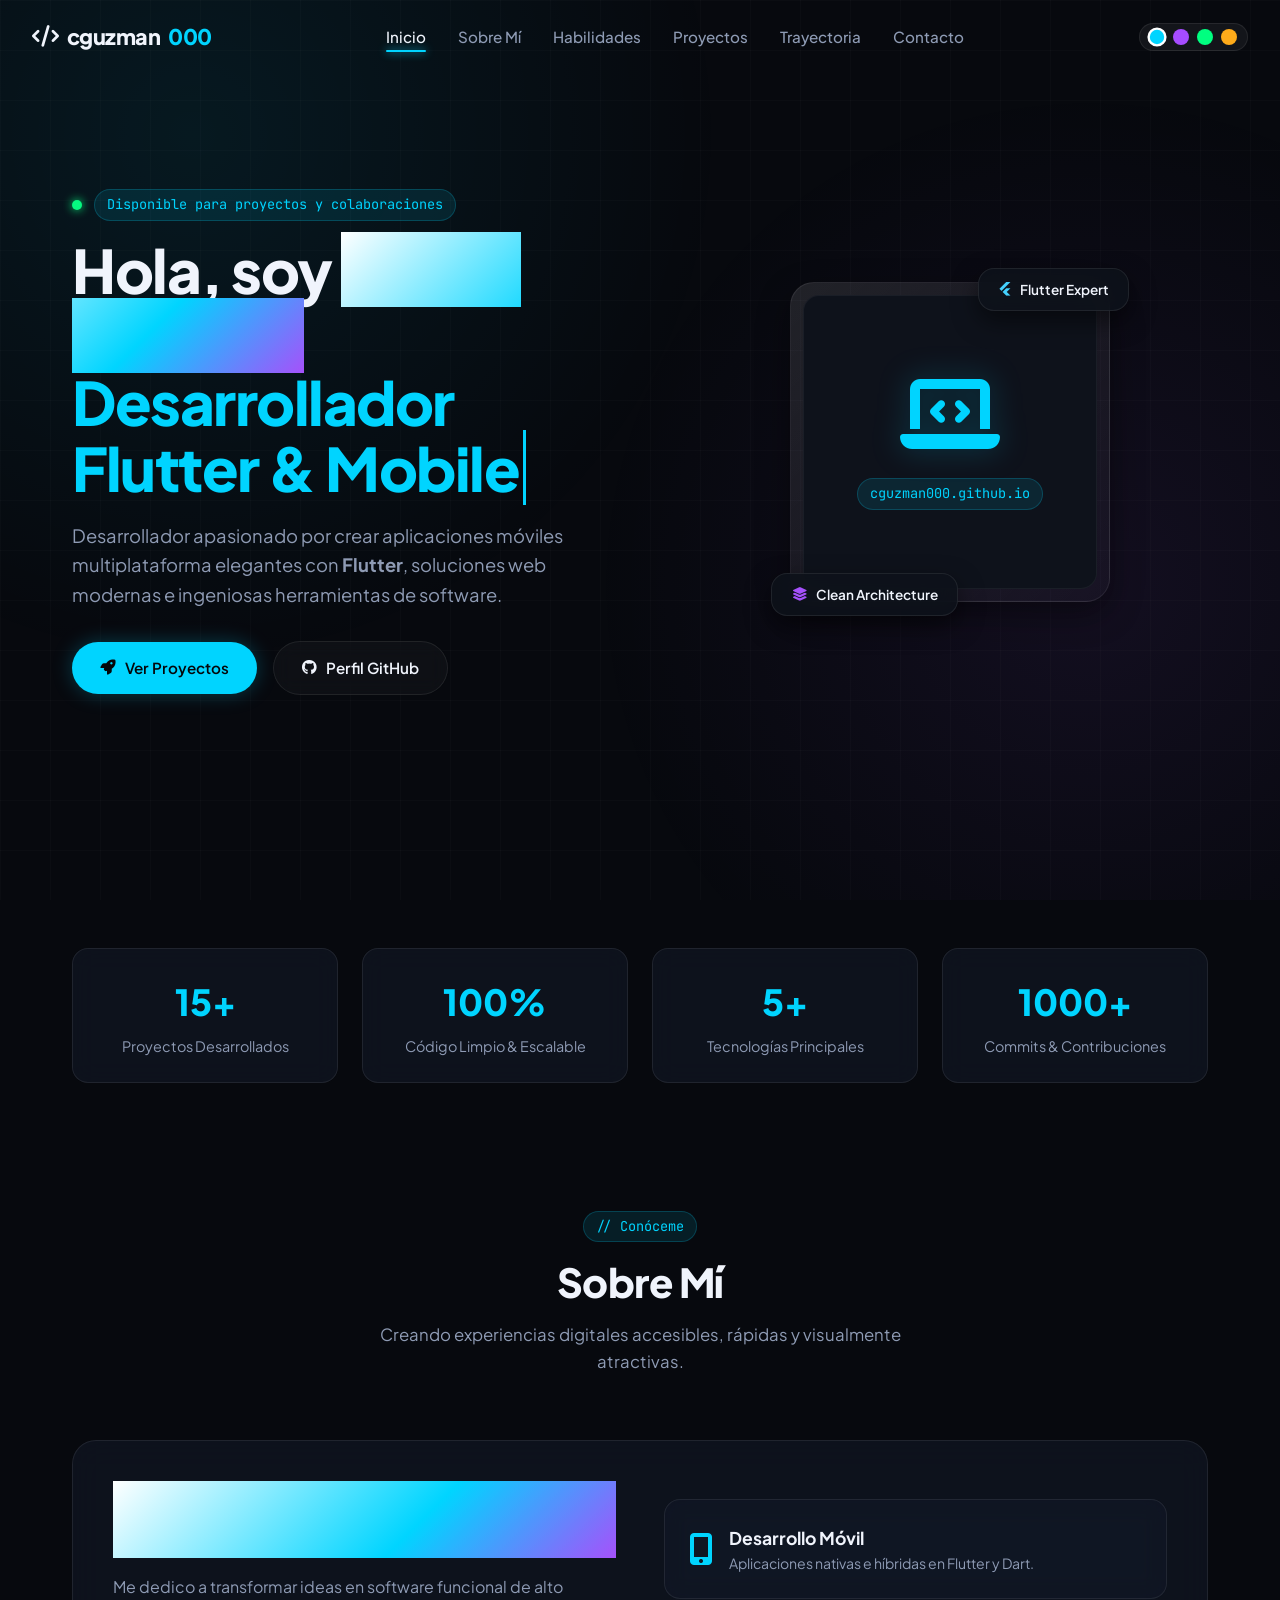
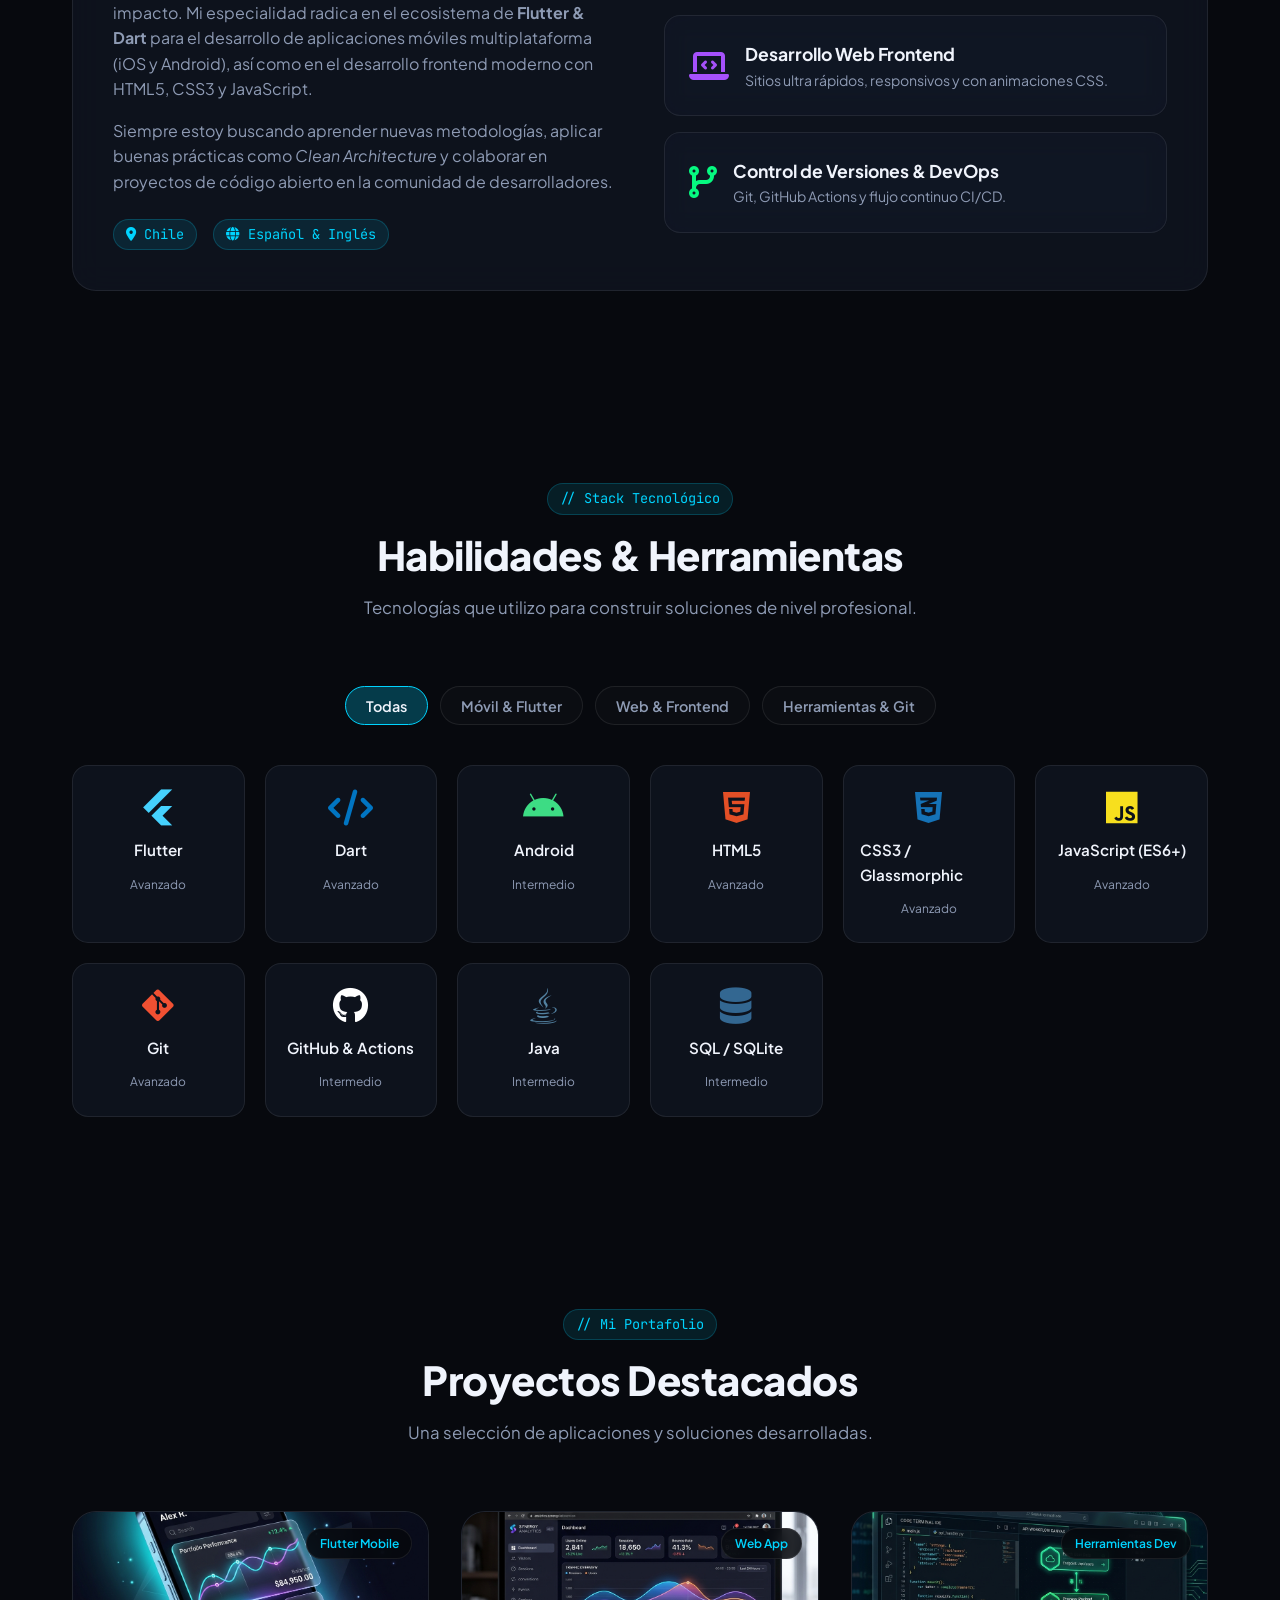
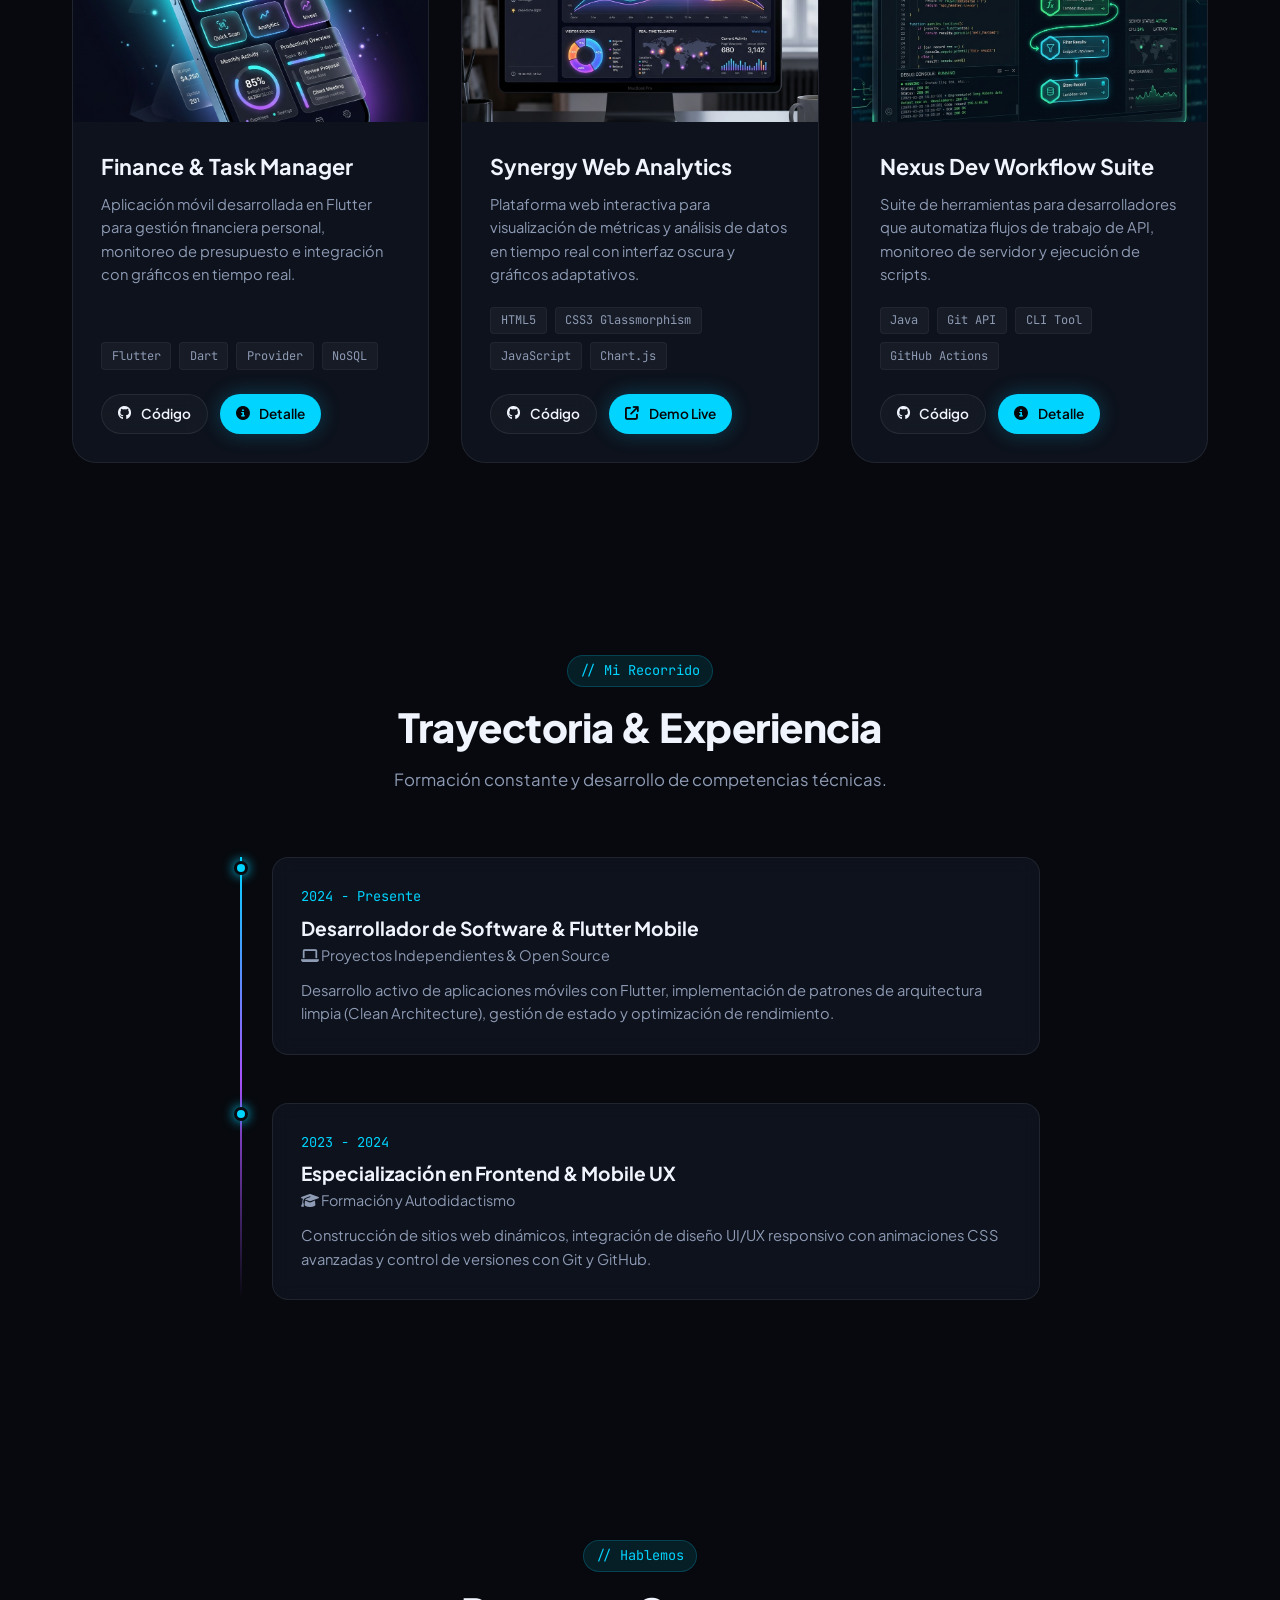
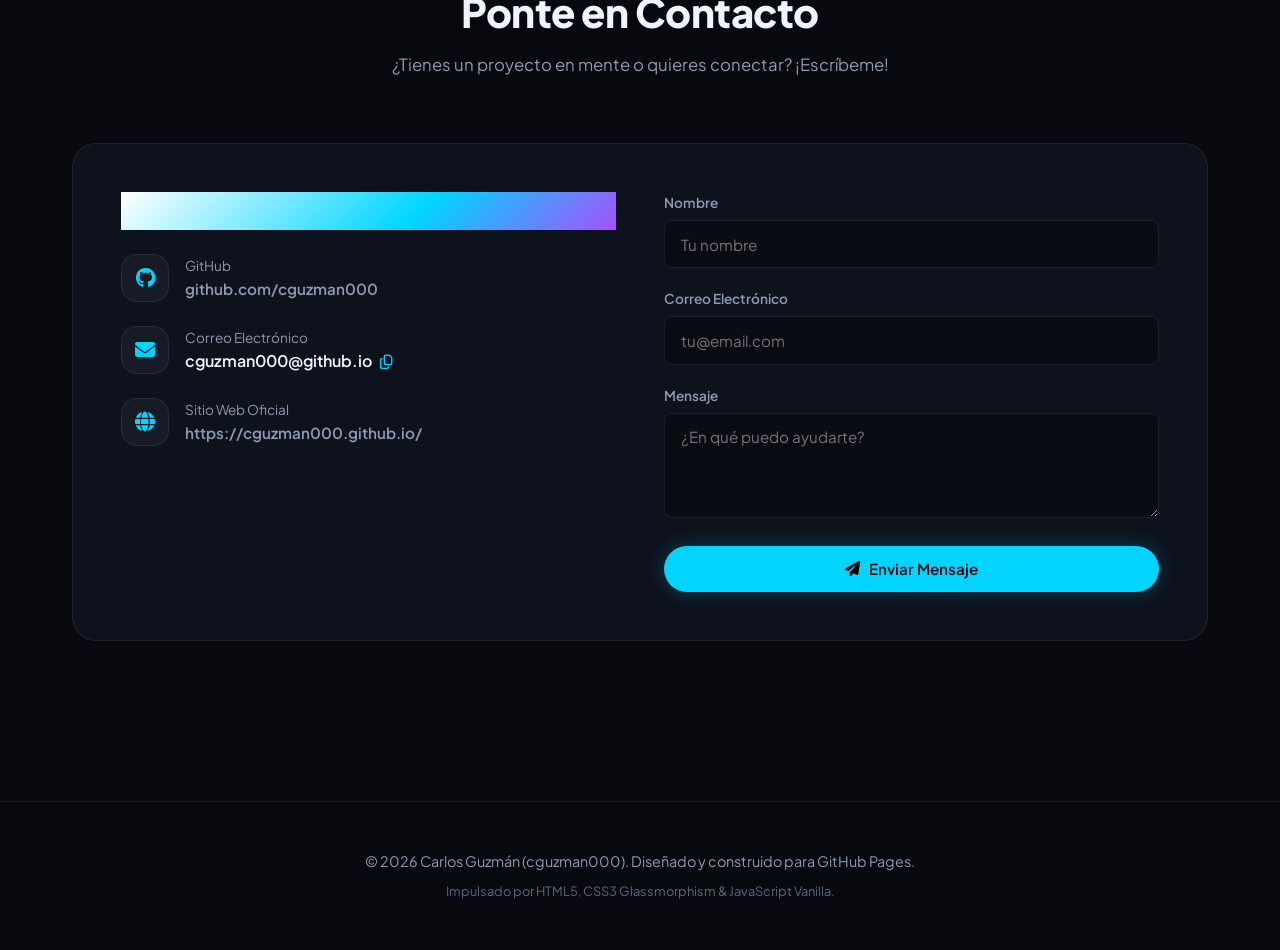
==== index.html @ aa6f4317 "prueba" ====
<!DOCTYPE html>
<html lang="es">

<head>
  <meta charset="UTF-8">
  <meta name="viewport" content="width=device-width, initial-scale=1.0">
  <title>Carlos Guzmán | Software & Mobile Developer</title>

  <!-- SEO & Meta Tags -->
  <meta name="description"
    content="Sitio personal y portfolio de Carlos Guzmán (cguzman000). Desarrollador de Software especializado en Flutter, desarrollo web y aplicaciones móviles.">
  <meta name="keywords"
    content="Carlos Guzman, cguzman000, Flutter, Developer, Mobile Engineer, Web Developer, Portfolio, GitHub Pages">
  <meta name="author" content="Carlos Guzmán">

  <!-- Open Graph / Social Cards -->
  <meta property="og:title" content="Carlos Guzmán | Software & Mobile Developer">
  <meta property="og:description"
    content="Portfolio oficial de Carlos Guzmán (cguzman000) en GitHub Pages. Proyectos de desarrollo móvil en Flutter, apps web y más.">
  <meta property="og:type" content="website">
  <meta property="og:url" content="https://cguzman000.github.io/cguzman000">

  <!-- Stylesheet & Icons -->
  <link rel="stylesheet" href="style.css">
  <link rel="stylesheet" href="https://cdnjs.cloudflare.com/ajax/libs/font-awesome/6.4.0/css/all.min.css">
</head>

<body>

  <!-- Ambient Animated Grid Background -->
  <div class="bg-grid"></div>

  <!-- Toast Notification -->
  <div class="toast" id="toast">
    <i class="fa-solid fa-circle-check" style="color: var(--accent-tertiary);"></i>
    <span id="toast-message">¡Copiado al portapapeles!</span>
  </div>

  <!-- Navigation Bar -->
  <nav class="navbar" id="navbar">
    <a href="#" class="nav-brand">
      <i class="fa-solid fa-code"></i> cguzman<span>000</span>
    </a>

    <ul class="nav-links">
      <li><a href="#inicio" class="nav-link active">Inicio</a></li>
      <li><a href="#sobre-mi" class="nav-link">Sobre Mí</a></li>
      <li><a href="#habilidades" class="nav-link">Habilidades</a></li>
      <li><a href="#proyectos" class="nav-link">Proyectos</a></li>
      <li><a href="#trayectoria" class="nav-link">Trayectoria</a></li>
      <li><a href="#contacto" class="nav-link">Contacto</a></li>
    </ul>

    <div style="display: flex; align-items: center; gap: 1rem;">
      <!-- Accent Theme Color Picker -->
      <div class="theme-picker" title="Cambiar color de acento">
        <div class="color-dot cyan active" data-hue="190" title="Cian Neón"></div>
        <div class="color-dot purple" data-hue="270" title="Púrpura Eléctrico"></div>
        <div class="color-dot emerald" data-hue="150" title="Verde Esmeralda"></div>
        <div class="color-dot amber" data-hue="38" title="Ámbar Sunset"></div>
      </div>

      <button class="mobile-toggle" id="mobile-toggle" aria-label="Abrir menú">
        <i class="fa-solid fa-bars"></i>
      </button>
    </div>
  </nav>

  <!-- Hero Section -->
  <section class="section hero" id="inicio">
    <div class="hero-content">
      <div class="hero-greeting">
        <span class="status-dot"></span>
        <span class="mono-tag">Disponible para proyectos y colaboraciones</span>
      </div>

      <h1 class="hero-title">
        Hola, soy <span class="gradient-text">Carlos Guzmán</span><br>
        <span class="typewriter-text" id="typewriter"></span>
      </h1>

      <p class="hero-description">
        Desarrollador apasionado por crear aplicaciones móviles multiplataforma elegantes con
        <strong>Flutter</strong>, soluciones web modernas e ingeniosas herramientas de software.
      </p>

      <div class="hero-cta">
        <a href="#proyectos" class="btn btn-primary">
          <i class="fa-solid fa-rocket"></i> Ver Proyectos
        </a>
        <a href="https://github.com/cguzman000" target="_blank" rel="noopener noreferrer" class="btn btn-outline">
          <i class="fa-brands fa-github"></i> Perfil GitHub
        </a>
      </div>
    </div>

    <div class="hero-avatar">
      <div class="avatar-wrapper">
        <div class="avatar-card">
          <i class="fa-solid fa-laptop-code avatar-icon"></i>
          <span class="mono-tag" style="margin-top: 0.5rem;">cguzman000.github.io</span>
        </div>
        <div class="avatar-badge top-right">
          <i class="fa-brands fa-flutter" style="color: #45D1FD;"></i> Flutter Expert
        </div>
        <div class="avatar-badge bottom-left">
          <i class="fa-solid fa-layer-group" style="color: var(--accent-secondary);"></i> Clean Architecture
        </div>
      </div>
    </div>
  </section>

  <!-- Stats Grid Banner -->
  <div class="section" style="padding-top: 0; padding-bottom: 2rem;">
    <div class="stats-grid">
      <div class="stat-card">
        <div class="stat-number" data-target="15">0+</div>
        <div class="stat-label">Proyectos Desarrollados</div>
      </div>
      <div class="stat-card">
        <div class="stat-number" data-target="100">0%</div>
        <div class="stat-label">Código Limpio & Escalable</div>
      </div>
      <div class="stat-card">
        <div class="stat-number" data-target="5">0+</div>
        <div class="stat-label">Tecnologías Principales</div>
      </div>
      <div class="stat-card">
        <div class="stat-number" data-target="1000">0+</div>
        <div class="stat-label">Commits & Contribuciones</div>
      </div>
    </div>
  </div>

  <!-- About Me Section -->
  <section class="section" id="sobre-mi">
    <div class="section-header">
      <span class="mono-tag">// Conóceme</span>
      <h2 class="section-title">Sobre Mí</h2>
      <p class="section-subtitle">
        Creando experiencias digitales accesibles, rápidas y visualmente atractivas.
      </p>
    </div>

    <div class="contact-container" style="padding: 2.5rem;">
      <div>
        <h3 style="font-size: 1.5rem; margin-bottom: 1rem;" class="gradient-text">
          Apasionado por la tecnología y la innovación
        </h3>
        <p style="color: var(--text-muted); margin-bottom: 1rem;">
          Me dedico a transformar ideas en software funcional de alto impacto. Mi especialidad radica en
          el ecosistema de <strong>Flutter & Dart</strong> para el desarrollo de aplicaciones móviles multiplataforma
          (iOS y Android),
          así como en el desarrollo frontend moderno con HTML5, CSS3 y JavaScript.
        </p>
        <p style="color: var(--text-muted); margin-bottom: 1.5rem;">
          Siempre estoy buscando aprender nuevas metodologías, aplicar buenas prácticas como <em>Clean Architecture</em>
          y colaborar en proyectos de código abierto en la comunidad de desarrolladores.
        </p>

        <div style="display: flex; gap: 1rem; flex-wrap: wrap;">
          <span class="mono-tag"><i class="fa-solid fa-location-dot"></i> Chile</span>
          <span class="mono-tag"><i class="fa-solid fa-globe"></i> Español & Inglés</span>
        </div>
      </div>

      <div style="display: flex; flex-direction: column; justify-content: center; gap: 1rem;">
        <div class="stat-card" style="text-align: left; display: flex; align-items: center; gap: 1rem;">
          <i class="fa-solid fa-mobile-screen-button" style="font-size: 2rem; color: var(--accent-color);"></i>
          <div>
            <div style="font-weight: 700; font-size: 1.1rem;">Desarrollo Móvil</div>
            <div style="color: var(--text-muted); font-size: 0.88rem;">Aplicaciones nativas e híbridas en Flutter y
              Dart.</div>
          </div>
        </div>

        <div class="stat-card" style="text-align: left; display: flex; align-items: center; gap: 1rem;">
          <i class="fa-solid fa-laptop-code" style="font-size: 2rem; color: var(--accent-secondary);"></i>
          <div>
            <div style="font-weight: 700; font-size: 1.1rem;">Desarrollo Web Frontend</div>
            <div style="color: var(--text-muted); font-size: 0.88rem;">Sitios ultra rápidos, responsivos y con
              animaciones CSS.</div>
          </div>
        </div>

        <div class="stat-card" style="text-align: left; display: flex; align-items: center; gap: 1rem;">
          <i class="fa-solid fa-code-branch" style="font-size: 2rem; color: var(--accent-tertiary);"></i>
          <div>
            <div style="font-weight: 700; font-size: 1.1rem;">Control de Versiones & DevOps</div>
            <div style="color: var(--text-muted); font-size: 0.88rem;">Git, GitHub Actions y flujo continuo CI/CD.</div>
          </div>
        </div>
      </div>
    </div>
  </section>

  <!-- Skills & Technologies -->
  <section class="section" id="habilidades">
    <div class="section-header">
      <span class="mono-tag">// Stack Tecnológico</span>
      <h2 class="section-title">Habilidades & Herramientas</h2>
      <p class="section-subtitle">Tecnologías que utilizo para construir soluciones de nivel profesional.</p>
    </div>

    <!-- Skills Filter Tabs -->
    <div class="skills-filter">
      <button class="filter-btn active" data-filter="all">Todas</button>
      <button class="filter-btn" data-filter="mobile">Móvil & Flutter</button>
      <button class="filter-btn" data-filter="web">Web & Frontend</button>
      <button class="filter-btn" data-filter="tools">Herramientas & Git</button>
    </div>

    <div class="skills-grid" id="skills-container">
      <!-- Mobile Skills -->
      <div class="skill-card" data-category="mobile">
        <i class="fa-brands fa-flutter skill-icon" style="color: #45D1FD;"></i>
        <span class="skill-name">Flutter</span>
        <span class="skill-level">Avanzado</span>
      </div>
      <div class="skill-card" data-category="mobile">
        <i class="fa-solid fa-code skill-icon" style="color: #0175C2;"></i>
        <span class="skill-name">Dart</span>
        <span class="skill-level">Avanzado</span>
      </div>
      <div class="skill-card" data-category="mobile">
        <i class="fa-brands fa-android skill-icon" style="color: #3DDC84;"></i>
        <span class="skill-name">Android</span>
        <span class="skill-level">Intermedio</span>
      </div>

      <!-- Web Skills -->
      <div class="skill-card" data-category="web">
        <i class="fa-brands fa-html5 skill-icon" style="color: #E34F26;"></i>
        <span class="skill-name">HTML5</span>
        <span class="skill-level">Avanzado</span>
      </div>
      <div class="skill-card" data-category="web">
        <i class="fa-brands fa-css3-alt skill-icon" style="color: #1572B6;"></i>
        <span class="skill-name">CSS3 / Glassmorphic</span>
        <span class="skill-level">Avanzado</span>
      </div>
      <div class="skill-card" data-category="web">
        <i class="fa-brands fa-js skill-icon" style="color: #F7DF1E;"></i>
        <span class="skill-name">JavaScript (ES6+)</span>
        <span class="skill-level">Avanzado</span>
      </div>

      <!-- Tools & Others -->
      <div class="skill-card" data-category="tools">
        <i class="fa-brands fa-git-alt skill-icon" style="color: #F05032;"></i>
        <span class="skill-name">Git</span>
        <span class="skill-level">Avanzado</span>
      </div>
      <div class="skill-card" data-category="tools">
        <i class="fa-brands fa-github skill-icon" style="color: #FFFFFF;"></i>
        <span class="skill-name">GitHub & Actions</span>
        <span class="skill-level">Intermedio</span>
      </div>
      <div class="skill-card" data-category="tools">
        <i class="fa-brands fa-java skill-icon" style="color: #5382A1;"></i>
        <span class="skill-name">Java</span>
        <span class="skill-level">Intermedio</span>
      </div>
      <div class="skill-card" data-category="tools">
        <i class="fa-solid fa-database skill-icon" style="color: #336791;"></i>
        <span class="skill-name">SQL / SQLite</span>
        <span class="skill-level">Intermedio</span>
      </div>
    </div>
  </section>

  <!-- Featured Projects Section -->
  <section class="section" id="proyectos">
    <div class="section-header">
      <span class="mono-tag">// Mi Portafolio</span>
      <h2 class="section-title">Proyectos Destacados</h2>
      <p class="section-subtitle">Una selección de aplicaciones y soluciones desarrolladas.</p>
    </div>

    <div class="projects-grid">
      <!-- Project 1 -->
      <div class="project-card">
        <div class="project-img-wrapper">
          <img src="assets/project_flutter.png" alt="Flutter Finance App" class="project-img">
          <span class="project-tag">Flutter Mobile</span>
        </div>
        <div class="project-body">
          <h3 class="project-title">Finance & Task Manager</h3>
          <p class="project-desc">
            Aplicación móvil desarrollada en Flutter para gestión financiera personal, monitoreo de presupuesto e
            integración con gráficos en tiempo real.
          </p>
          <div class="project-tech">
            <span class="tech-badge">Flutter</span>
            <span class="tech-badge">Dart</span>
            <span class="tech-badge">Provider</span>
            <span class="tech-badge">NoSQL</span>
          </div>
          <div class="project-links">
            <a href="https://github.com/cguzman000" target="_blank" rel="noopener noreferrer" class="btn btn-outline"
              style="padding: 0.5rem 1rem; font-size: 0.85rem;">
              <i class="fa-brands fa-github"></i> Código
            </a>
            <button class="btn btn-primary" onclick="copyProjectInfo('Finance & Task Manager')"
              style="padding: 0.5rem 1rem; font-size: 0.85rem;">
              <i class="fa-solid fa-circle-info"></i> Detalle
            </button>
          </div>
        </div>
      </div>

      <!-- Project 2 -->
      <div class="project-card">
        <div class="project-img-wrapper">
          <img src="assets/project_dashboard.png" alt="Web Analytics Dashboard" class="project-img">
          <span class="project-tag">Web App</span>
        </div>
        <div class="project-body">
          <h3 class="project-title">Synergy Web Analytics</h3>
          <p class="project-desc">
            Plataforma web interactiva para visualización de métricas y análisis de datos en tiempo real con interfaz
            oscura y gráficos adaptativos.
          </p>
          <div class="project-tech">
            <span class="tech-badge">HTML5</span>
            <span class="tech-badge">CSS3 Glassmorphism</span>
            <span class="tech-badge">JavaScript</span>
            <span class="tech-badge">Chart.js</span>
          </div>
          <div class="project-links">
            <a href="https://github.com/cguzman000" target="_blank" rel="noopener noreferrer" class="btn btn-outline"
              style="padding: 0.5rem 1rem; font-size: 0.85rem;">
              <i class="fa-brands fa-github"></i> Código
            </a>
            <a href="#" class="btn btn-primary" style="padding: 0.5rem 1rem; font-size: 0.85rem;">
              <i class="fa-solid fa-arrow-up-right-from-square"></i> Demo Live
            </a>
          </div>
        </div>
      </div>

      <!-- Project 3 -->
      <div class="project-card">
        <div class="project-img-wrapper">
          <img src="assets/project_devtools.png" alt="Developer Tools Suite" class="project-img">
          <span class="project-tag">Herramientas Dev</span>
        </div>
        <div class="project-body">
          <h3 class="project-title">Nexus Dev Workflow Suite</h3>
          <p class="project-desc">
            Suite de herramientas para desarrolladores que automatiza flujos de trabajo de API, monitoreo de servidor y
            ejecución de scripts.
          </p>
          <div class="project-tech">
            <span class="tech-badge">Java</span>
            <span class="tech-badge">Git API</span>
            <span class="tech-badge">CLI Tool</span>
            <span class="tech-badge">GitHub Actions</span>
          </div>
          <div class="project-links">
            <a href="https://github.com/cguzman000" target="_blank" rel="noopener noreferrer" class="btn btn-outline"
              style="padding: 0.5rem 1rem; font-size: 0.85rem;">
              <i class="fa-brands fa-github"></i> Código
            </a>
            <button class="btn btn-primary" onclick="copyProjectInfo('Nexus Dev Suite')"
              style="padding: 0.5rem 1rem; font-size: 0.85rem;">
              <i class="fa-solid fa-circle-info"></i> Detalle
            </button>
          </div>
        </div>
      </div>
    </div>
  </section>

  <!-- Timeline / Experience Section -->
  <section class="section" id="trayectoria">
    <div class="section-header">
      <span class="mono-tag">// Mi Recorrido</span>
      <h2 class="section-title">Trayectoria & Experiencia</h2>
      <p class="section-subtitle">Formación constante y desarrollo de competencias técnicas.</p>
    </div>

    <div class="timeline">
      <div class="timeline-item">
        <div class="timeline-dot"></div>
        <div class="timeline-card">
          <div class="timeline-date">2024 - Presente</div>
          <h3 class="timeline-role">Desarrollador de Software & Flutter Mobile</h3>
          <div class="timeline-org"><i class="fa-solid fa-laptop"></i> Proyectos Independientes & Open Source</div>
          <p style="color: var(--text-muted); font-size: 0.92rem;">
            Desarrollo activo de aplicaciones móviles con Flutter, implementación de patrones de arquitectura limpia
            (Clean Architecture), gestión de estado y optimización de rendimiento.
          </p>
        </div>
      </div>

      <div class="timeline-item">
        <div class="timeline-dot"></div>
        <div class="timeline-card">
          <div class="timeline-date">2023 - 2024</div>
          <h3 class="timeline-role">Especialización en Frontend & Mobile UX</h3>
          <div class="timeline-org"><i class="fa-solid fa-graduation-cap"></i> Formación y Autodidactismo</div>
          <p style="color: var(--text-muted); font-size: 0.92rem;">
            Construcción de sitios web dinámicos, integración de diseño UI/UX responsivo con animaciones CSS avanzadas y
            control de versiones con Git y GitHub.
          </p>
        </div>
      </div>
    </div>
  </section>

  <!-- Contact & Social Links Section -->
  <section class="section" id="contacto">
    <div class="section-header">
      <span class="mono-tag">// Hablemos</span>
      <h2 class="section-title">Ponte en Contacto</h2>
      <p class="section-subtitle">¿Tienes un proyecto en mente o quieres conectar? ¡Escríbeme!</p>
    </div>

    <div class="contact-container">
      <div>
        <h3 style="font-size: 1.5rem; margin-bottom: 1.5rem;" class="gradient-text">Información de Contacto</h3>

        <div class="contact-info-item">
          <div class="contact-icon-box">
            <i class="fa-brands fa-github"></i>
          </div>
          <div>
            <div style="font-size: 0.85rem; color: var(--text-muted);">GitHub</div>
            <a href="https://github.com/cguzman000" target="_blank" rel="noopener noreferrer" style="font-weight: 600;"
              class="nav-link">
              github.com/cguzman000
            </a>
          </div>
        </div>

        <div class="contact-info-item">
          <div class="contact-icon-box">
            <i class="fa-solid fa-envelope"></i>
          </div>
          <div>
            <div style="font-size: 0.85rem; color: var(--text-muted);">Correo Electrónico</div>
            <div style="display: flex; align-items: center; gap: 0.5rem;">
              <span id="email-text" style="font-weight: 600;">cguzman000@github.io</span>
              <button onclick="copyToClipboard('cguzman000@github.io', 'Email copiado al portapapeles')"
                style="color: var(--accent-color); font-size: 0.9rem;" title="Copiar email">
                <i class="fa-regular fa-copy"></i>
              </button>
            </div>
          </div>
        </div>

        <div class="contact-info-item">
          <div class="contact-icon-box">
            <i class="fa-solid fa-globe"></i>
          </div>
          <div>
            <div style="font-size: 0.85rem; color: var(--text-muted);">Sitio Web Oficial</div>
            <a href="https://cguzman000.github.io/" style="font-weight: 600;" class="nav-link">
              https://cguzman000.github.io/
            </a>
          </div>
        </div>
      </div>

      <form class="contact-form" onsubmit="handleFormSubmit(event)">
        <div class="form-group">
          <label for="name">Nombre</label>
          <input type="text" id="name" class="form-input" placeholder="Tu nombre" required>
        </div>

        <div class="form-group">
          <label for="email">Correo Electrónico</label>
          <input type="email" id="email" class="form-input" placeholder="tu@email.com" required>
        </div>

        <div class="form-group">
          <label for="message">Mensaje</label>
          <textarea id="message" class="form-input" rows="4" placeholder="¿En qué puedo ayudarte?" required></textarea>
        </div>

        <button type="submit" class="btn btn-primary" style="justify-content: center; margin-top: 0.5rem;">
          <i class="fa-solid fa-paper-plane"></i> Enviar Mensaje
        </button>
      </form>
    </div>
  </section>

  <!-- Footer -->
  <footer>
    <p>© 2026 Carlos Guzmán (cguzman000). Diseñado y construido para GitHub Pages.</p>
    <p style="margin-top: 0.5rem; font-size: 0.8rem; color: var(--text-dim);">
      Impulsado por HTML5, CSS3 Glassmorphism & JavaScript Vanilla.
    </p>
  </footer>

  <!-- Main JavaScript File -->
  <script src="script.js"></script>
</body>

</html>
---- style.css ----
/* Modern Glassmorphic Portfolio Design System */
@import url('https://fonts.googleapis.com/css2?family=JetBrains+Mono:wght@400;500;700&family=Plus+Jakarta+Sans:wght@300;400;500;600;700;800&display=swap');

:root {
  /* Default Color Theme: Electric Cyan */
  --hue: 190;
  --accent-color: hsl(var(--hue), 100%, 50%);
  --accent-glow: hsla(var(--hue), 100%, 50%, 0.25);
  --accent-secondary: hsl(270, 95%, 65%);
  --accent-tertiary: hsl(150, 95%, 50%);

  /* Base Colors */
  --bg-primary: #07090e;
  --bg-secondary: #0e121b;
  --bg-card: rgba(18, 24, 38, 0.65);
  --bg-card-hover: rgba(26, 35, 54, 0.85);

  /* Glassmorphism */
  --glass-border: rgba(255, 255, 255, 0.08);
  --glass-border-hover: hsla(var(--hue), 100%, 50%, 0.4);
  --glass-shadow: 0 12px 32px 0 rgba(0, 0, 0, 0.45);

  /* Typography */
  --text-main: #f0f4fc;
  --text-muted: #8e9bb4;
  --text-dim: #5c677d;

  /* Fonts */
  --font-sans: 'Plus Jakarta Sans', -apple-system, BlinkMacSystemFont, sans-serif;
  --font-mono: 'JetBrains Mono', monospace;

  /* Layout */
  --radius-sm: 8px;
  --radius-md: 16px;
  --radius-lg: 24px;
  --radius-full: 9999px;
  --transition: all 0.3s cubic-bezier(0.16, 1, 0.3, 1);
}

/* Base Styles */
* {
  margin: 0;
  padding: 0;
  box-sizing: border-box;
}

html {
  scroll-behavior: smooth;
  font-family: var(--font-sans);
  background-color: var(--bg-primary);
  color: var(--text-main);
  overflow-x: hidden;
}

body {
  line-height: 1.6;
  min-height: 100vh;
  position: relative;
  background-image:
    radial-gradient(circle at 15% 15%, hsla(var(--hue), 100%, 50%, 0.08) 0%, transparent 40%),
    radial-gradient(circle at 85% 65%, rgba(168, 85, 247, 0.08) 0%, transparent 40%);
  background-attachment: fixed;
}

a {
  color: inherit;
  text-decoration: none;
}

button {
  cursor: pointer;
  border: none;
  background: none;
  font-family: inherit;
}

/* Background Animated Grid */
.bg-grid {
  position: fixed;
  top: 0;
  left: 0;
  width: 100%;
  height: 100%;
  background-size: 50px 50px;
  background-image:
    linear-gradient(to right, rgba(255, 255, 255, 0.02) 1px, transparent 1px),
    linear-gradient(to bottom, rgba(255, 255, 255, 0.02) 1px, transparent 1px);
  pointer-events: none;
  z-index: -1;
}

/* Typography Utilities */
.gradient-text {
  background: linear-gradient(135deg, #ffffff 0%, var(--accent-color) 60%, var(--accent-secondary) 100%);
  -webkit-text-fill-color: transparent;
}

.mono-tag {
  font-family: var(--font-mono);
  font-size: 0.85rem;
  color: var(--accent-color);
  background: hsla(var(--hue), 100%, 50%, 0.1);
  padding: 0.25rem 0.75rem;
  border-radius: var(--radius-full);
  border: 1px solid hsla(var(--hue), 100%, 50%, 0.2);
  display: inline-block;
}

/* Navigation Header */
.navbar {
  position: fixed;
  top: 0;
  left: 0;
  width: 100%;
  padding: 1.25rem 2rem;
  display: flex;
  justify-content: space-between;
  align-items: center;
  z-index: 1000;
  transition: var(--transition);
}

.navbar.scrolled {
  background: rgba(7, 9, 14, 0.8);
  backdrop-filter: blur(16px);
  border-bottom: 1px solid var(--glass-border);
  padding: 0.9rem 2rem;
}

.nav-brand {
  font-size: 1.35rem;
  font-weight: 800;
  letter-spacing: -0.5px;
  display: flex;
  align-items: center;
  gap: 0.5rem;
}

.nav-brand span {
  color: var(--accent-color);
}

.nav-links {
  display: flex;
  align-items: center;
  gap: 2rem;
  list-style: none;
}

.nav-link {
  font-size: 0.95rem;
  font-weight: 500;
  color: var(--text-muted);
  transition: var(--transition);
  position: relative;
}

.nav-link:hover,
.nav-link.active {
  color: var(--text-main);
}

.nav-link.active::after {
  content: '';
  position: absolute;
  bottom: -6px;
  left: 0;
  width: 100%;
  height: 2px;
  background: var(--accent-color);
  border-radius: 2px;
  box-shadow: 0 0 8px var(--accent-color);
}

/* Theme Controls Floating Button */
.theme-picker {
  display: flex;
  align-items: center;
  gap: 0.5rem;
  background: rgba(255, 255, 255, 0.05);
  padding: 0.3rem 0.6rem;
  border-radius: var(--radius-full);
  border: 1px solid var(--glass-border);
}

.color-dot {
  width: 16px;
  height: 16px;
  border-radius: 50%;
  cursor: pointer;
  transition: var(--transition);
  border: 2px solid transparent;
}

.color-dot:hover,
.color-dot.active {
  transform: scale(1.2);
  border-color: white;
}

.color-dot.cyan {
  background-color: hsl(190, 100%, 50%);
}

.color-dot.purple {
  background-color: hsl(270, 100%, 65%);
}

.color-dot.emerald {
  background-color: hsl(150, 100%, 50%);
}

.color-dot.amber {
  background-color: hsl(38, 100%, 55%);
}

/* Mobile Menu Toggle */
.mobile-toggle {
  display: none;
  font-size: 1.5rem;
  color: var(--text-main);
}

/* Containers */
.section {
  padding: 6rem 2rem;
  max-width: 1200px;
  margin: 0 auto;
}

.section-header {
  text-align: center;
  margin-bottom: 4rem;
}

.section-title {
  font-size: 2.5rem;
  font-weight: 800;
  margin-top: 0.5rem;
  letter-spacing: -0.5px;
}

.section-subtitle {
  color: var(--text-muted);
  font-size: 1.05rem;
  max-width: 600px;
  margin: 0.5rem auto 0;
}

/* Hero Section */
.hero {
  min-height: 100vh;
  display: flex;
  align-items: center;
  justify-content: space-between;
  padding-top: 5rem;
  gap: 3rem;
}

.hero-content {
  flex: 1;
}

.hero-greeting {
  display: flex;
  align-items: center;
  gap: 0.75rem;
  margin-bottom: 1rem;
}

.status-dot {
  width: 10px;
  height: 10px;
  background-color: var(--accent-tertiary);
  border-radius: 50%;
  box-shadow: 0 0 10px var(--accent-tertiary);
  animation: pulse 2s infinite;
}

@keyframes pulse {
  0% {
    transform: scale(0.95);
    box-shadow: 0 0 0 0 rgba(34, 197, 94, 0.7);
  }

  70% {
    transform: scale(1);
    box-shadow: 0 0 0 10px rgba(34, 197, 94, 0);
  }

  100% {
    transform: scale(0.95);
    box-shadow: 0 0 0 0 rgba(34, 197, 94, 0);
  }
}

.hero-title {
  font-size: 3.75rem;
  font-weight: 800;
  line-height: 1.1;
  margin-bottom: 1.25rem;
  letter-spacing: -1.5px;
}

.typewriter-text {
  color: var(--accent-color);
  border-right: 3px solid var(--accent-color);
  padding-right: 4px;
  animation: blink 0.8s infinite;
}

@keyframes blink {
  50% {
    border-color: transparent;
  }
}

.hero-description {
  font-size: 1.15rem;
  color: var(--text-muted);
  max-width: 540px;
  margin-bottom: 2rem;
}

.hero-cta {
  display: flex;
  gap: 1rem;
  align-items: center;
}

.btn {
  display: inline-flex;
  align-items: center;
  gap: 0.6rem;
  padding: 0.85rem 1.75rem;
  border-radius: var(--radius-full);
  font-weight: 600;
  font-size: 0.95rem;
  transition: var(--transition);
}

.btn-primary {
  background: var(--accent-color);
  color: #05070a;
  box-shadow: 0 0 20px var(--accent-glow);
}

.btn-primary:hover {
  transform: translateY(-2px);
  box-shadow: 0 0 30px hsla(var(--hue), 100%, 50%, 0.5);
}

.btn-outline {
  border: 1px solid var(--glass-border);
  background: rgba(255, 255, 255, 0.03);
  color: var(--text-main);
  backdrop-filter: blur(10px);
}

.btn-outline:hover {
  border-color: var(--glass-border-hover);
  background: rgba(255, 255, 255, 0.08);
  transform: translateY(-2px);
}

.hero-avatar {
  flex: 0.9;
  display: flex;
  justify-content: center;
  position: relative;
}

.avatar-wrapper {
  position: relative;
  width: 320px;
  height: 320px;
  border-radius: var(--radius-lg);
  padding: 12px;
  background: linear-gradient(135deg, rgba(255, 255, 255, 0.1), rgba(255, 255, 255, 0.02));
  border: 1px solid var(--glass-border);
  box-shadow: var(--glass-shadow);
}

.avatar-card {
  width: 100%;
  height: 100%;
  border-radius: calc(var(--radius-lg) - 8px);
  background: var(--bg-secondary);
  display: flex;
  flex-direction: column;
  align-items: center;
  justify-content: center;
  position: relative;
  overflow: hidden;
  border: 1px solid rgba(255, 255, 255, 0.05);
}

.avatar-icon {
  font-size: 5rem;
  color: var(--accent-color);
  margin-bottom: 1rem;
  filter: drop-shadow(0 0 15px var(--accent-glow));
}

.avatar-badge {
  position: absolute;
  padding: 0.6rem 1.2rem;
  background: rgba(14, 18, 27, 0.85);
  backdrop-filter: blur(12px);
  border: 1px solid var(--glass-border);
  border-radius: var(--radius-md);
  box-shadow: 0 10px 25px rgba(0, 0, 0, 0.5);
  display: flex;
  align-items: center;
  gap: 0.6rem;
  font-size: 0.85rem;
  font-weight: 600;
}

.avatar-badge.top-right {
  top: -15px;
  right: -20px;
}

.avatar-badge.bottom-left {
  bottom: -15px;
  left: -20px;
}

/* Stats Counter Grid */
.stats-grid {
  display: grid;
  grid-template-columns: repeat(auto-fit, minmax(200px, 1fr));
  gap: 1.5rem;
  margin-top: 3rem;
}

.stat-card {
  background: var(--bg-card);
  border: 1px solid var(--glass-border);
  border-radius: var(--radius-md);
  padding: 1.5rem;
  backdrop-filter: blur(12px);
  transition: var(--transition);
  text-align: center;
}

.stat-card:hover {
  transform: translateY(-4px);
  border-color: var(--glass-border-hover);
  background: var(--bg-card-hover);
}

.stat-number {
  font-size: 2.25rem;
  font-weight: 800;
  color: var(--accent-color);
  margin-bottom: 0.25rem;
}

.stat-label {
  color: var(--text-muted);
  font-size: 0.9rem;
}

/* Skills Section */
.skills-filter {
  display: flex;
  justify-content: center;
  gap: 0.75rem;
  margin-bottom: 2.5rem;
  flex-wrap: wrap;
}

.filter-btn {
  padding: 0.6rem 1.25rem;
  border-radius: var(--radius-full);
  font-size: 0.9rem;
  font-weight: 600;
  color: var(--text-muted);
  border: 1px solid var(--glass-border);
  background: rgba(255, 255, 255, 0.02);
  transition: var(--transition);
}

.filter-btn.active,
.filter-btn:hover {
  color: var(--text-main);
  background: var(--accent-glow);
  border-color: var(--accent-color);
}

.skills-grid {
  display: grid;
  grid-template-columns: repeat(auto-fill, minmax(170px, 1fr));
  gap: 1.25rem;
}

.skill-card {
  background: var(--bg-card);
  border: 1px solid var(--glass-border);
  border-radius: var(--radius-md);
  padding: 1.5rem 1rem;
  display: flex;
  flex-direction: column;
  align-items: center;
  gap: 0.75rem;
  transition: var(--transition);
}

.skill-card:hover {
  transform: translateY(-4px);
  border-color: var(--glass-border-hover);
  box-shadow: 0 8px 24px var(--accent-glow);
}

.skill-icon {
  font-size: 2.25rem;
  transition: var(--transition);
}

.skill-card:hover .skill-icon {
  transform: scale(1.15);
}

.skill-name {
  font-weight: 600;
  font-size: 0.95rem;
}

.skill-level {
  font-size: 0.75rem;
  color: var(--text-muted);
}

/* Projects Showcase */
.projects-grid {
  display: grid;
  grid-template-columns: repeat(auto-fit, minmax(340px, 1fr));
  gap: 2rem;
}

.project-card {
  background: var(--bg-card);
  border: 1px solid var(--glass-border);
  border-radius: var(--radius-lg);
  overflow: hidden;
  transition: var(--transition);
  display: flex;
  flex-direction: column;
}

.project-card:hover {
  transform: translateY(-6px);
  border-color: var(--glass-border-hover);
  box-shadow: var(--glass-shadow);
}

.project-img-wrapper {
  position: relative;
  width: 100%;
  height: 210px;
  overflow: hidden;
  background: var(--bg-secondary);
}

.project-img {
  width: 100%;
  height: 100%;
  object-fit: cover;
  transition: transform 0.5s ease;
}

.project-card:hover .project-img {
  transform: scale(1.06);
}

.project-tag {
  position: absolute;
  top: 1rem;
  right: 1rem;
  background: rgba(7, 9, 14, 0.85);
  backdrop-filter: blur(8px);
  padding: 0.3rem 0.8rem;
  border-radius: var(--radius-full);
  font-size: 0.75rem;
  font-weight: 600;
  border: 1px solid var(--glass-border);
  color: var(--accent-color);
}

.project-body {
  padding: 1.75rem;
  flex: 1;
  display: flex;
  flex-direction: column;
}

.project-title {
  font-size: 1.35rem;
  font-weight: 700;
  margin-bottom: 0.5rem;
}

.project-desc {
  color: var(--text-muted);
  font-size: 0.92rem;
  margin-bottom: 1.25rem;
  flex: 1;
}

.project-tech {
  display: flex;
  flex-wrap: wrap;
  gap: 0.5rem;
  margin-bottom: 1.5rem;
}

.tech-badge {
  font-size: 0.75rem;
  font-family: var(--font-mono);
  background: rgba(255, 255, 255, 0.04);
  padding: 0.2rem 0.6rem;
  border-radius: 4px;
  color: var(--text-muted);
  border: 1px solid rgba(255, 255, 255, 0.05);
}

.project-links {
  display: flex;
  gap: 0.75rem;
}

/* Timeline Experience */
.timeline {
  position: relative;
  max-width: 800px;
  margin: 0 auto;
  padding-left: 2rem;
}

.timeline::before {
  content: '';
  position: absolute;
  left: 0;
  top: 0;
  bottom: 0;
  width: 2px;
  background: linear-gradient(to bottom, var(--accent-color), var(--accent-secondary), transparent);
}

.timeline-item {
  position: relative;
  margin-bottom: 3rem;
}

.timeline-dot {
  position: absolute;
  left: -2.35rem;
  top: 0.25rem;
  width: 14px;
  height: 14px;
  border-radius: 50%;
  background: var(--accent-color);
  box-shadow: 0 0 12px var(--accent-color);
  border: 3px solid var(--bg-primary);
}

.timeline-card {
  background: var(--bg-card);
  border: 1px solid var(--glass-border);
  border-radius: var(--radius-md);
  padding: 1.75rem;
  backdrop-filter: blur(10px);
}

.timeline-date {
  font-family: var(--font-mono);
  font-size: 0.85rem;
  color: var(--accent-color);
  margin-bottom: 0.3rem;
}

.timeline-role {
  font-size: 1.2rem;
  font-weight: 700;
}

.timeline-org {
  color: var(--text-muted);
  font-size: 0.9rem;
  margin-bottom: 0.75rem;
}

/* Contact & Social Section */
.contact-container {
  display: grid;
  grid-template-columns: 1fr 1fr;
  gap: 3rem;
  background: var(--bg-card);
  border: 1px solid var(--glass-border);
  border-radius: var(--radius-lg);
  padding: 3rem;
  backdrop-filter: blur(16px);
}

.contact-info-item {
  display: flex;
  align-items: center;
  gap: 1rem;
  margin-bottom: 1.5rem;
}

.contact-icon-box {
  width: 48px;
  height: 48px;
  border-radius: var(--radius-md);
  background: rgba(255, 255, 255, 0.04);
  border: 1px solid var(--glass-border);
  display: flex;
  align-items: center;
  justify-content: center;
  font-size: 1.25rem;
  color: var(--accent-color);
}

.contact-form {
  display: flex;
  flex-direction: column;
  gap: 1.25rem;
}

.form-group {
  display: flex;
  flex-direction: column;
  gap: 0.4rem;
}

.form-group label {
  font-size: 0.85rem;
  font-weight: 600;
  color: var(--text-muted);
}

.form-input {
  background: rgba(7, 9, 14, 0.6);
  border: 1px solid var(--glass-border);
  border-radius: var(--radius-sm);
  padding: 0.85rem 1rem;
  color: var(--text-main);
  font-family: inherit;
  font-size: 0.95rem;
  outline: none;
  transition: var(--transition);
}

.form-input:focus {
  border-color: var(--accent-color);
  box-shadow: 0 0 12px var(--accent-glow);
}

/* Toast Feedback */
.toast {
  position: fixed;
  bottom: 2rem;
  right: 2rem;
  background: var(--bg-secondary);
  border: 1px solid var(--accent-color);
  color: var(--text-main);
  padding: 0.85rem 1.5rem;
  border-radius: var(--radius-md);
  box-shadow: 0 10px 30px rgba(0, 0, 0, 0.5);
  display: flex;
  align-items: center;
  gap: 0.75rem;
  font-size: 0.9rem;
  font-weight: 600;
  transform: translateY(100px);
  opacity: 0;
  transition: var(--transition);
  z-index: 2000;
}

.toast.show {
  transform: translateY(0);
  opacity: 1;
}

/* Footer */
footer {
  text-align: center;
  padding: 3rem 2rem;
  border-top: 1px solid var(--glass-border);
  color: var(--text-muted);
  font-size: 0.9rem;
  margin-top: 4rem;
}

/* Responsive Media Queries */
@media (max-width: 992px) {
  .hero {
    flex-direction: column;
    text-align: center;
    padding-top: 7rem;
  }

  .hero-greeting {
    justify-content: center;
  }

  .hero-cta {
    justify-content: center;
  }

  .hero-description {
    margin: 0 auto 2rem;
  }

  .contact-container {
    grid-template-columns: 1fr;
  }
}

@media (max-width: 768px) {
  .nav-links {
    display: none;
  }

  .mobile-toggle {
    display: block;
  }

  .section-title {
    font-size: 2rem;
  }

  .hero-title {
    font-size: 2.75rem;
  }
}
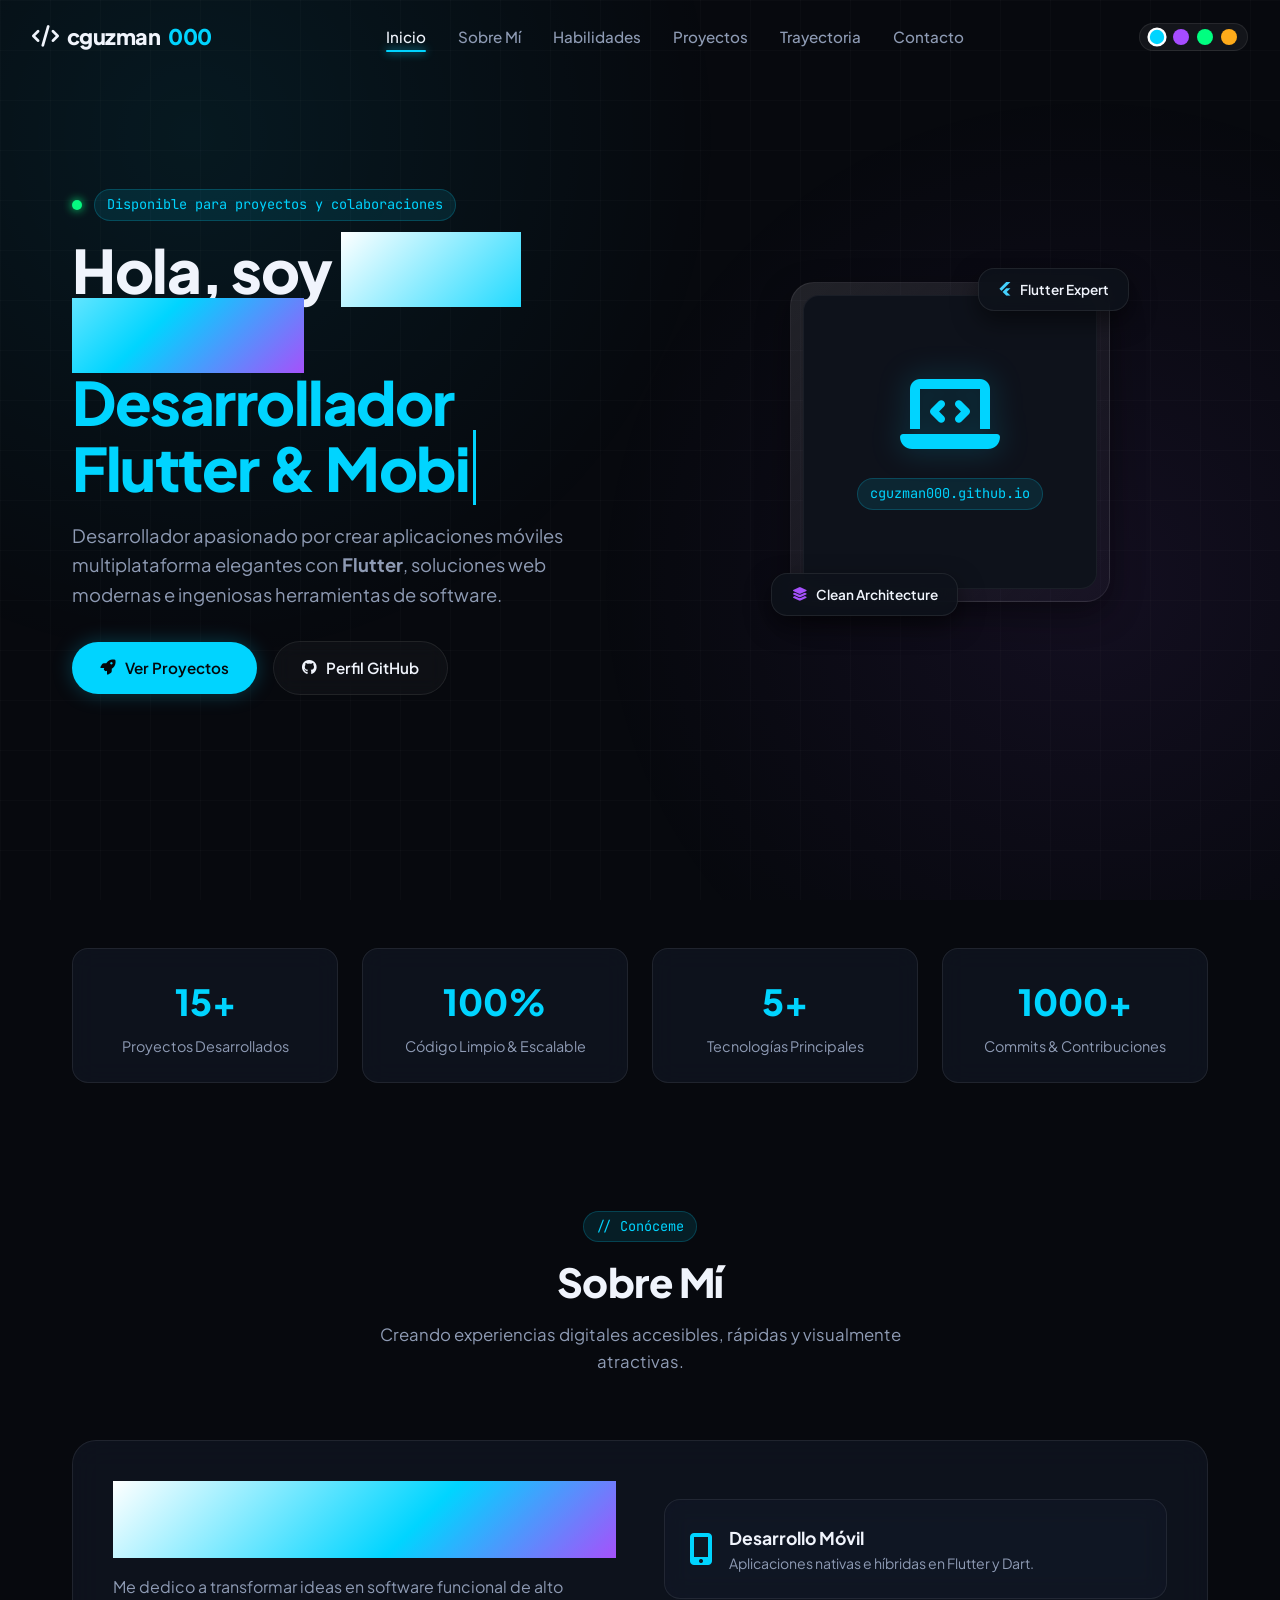
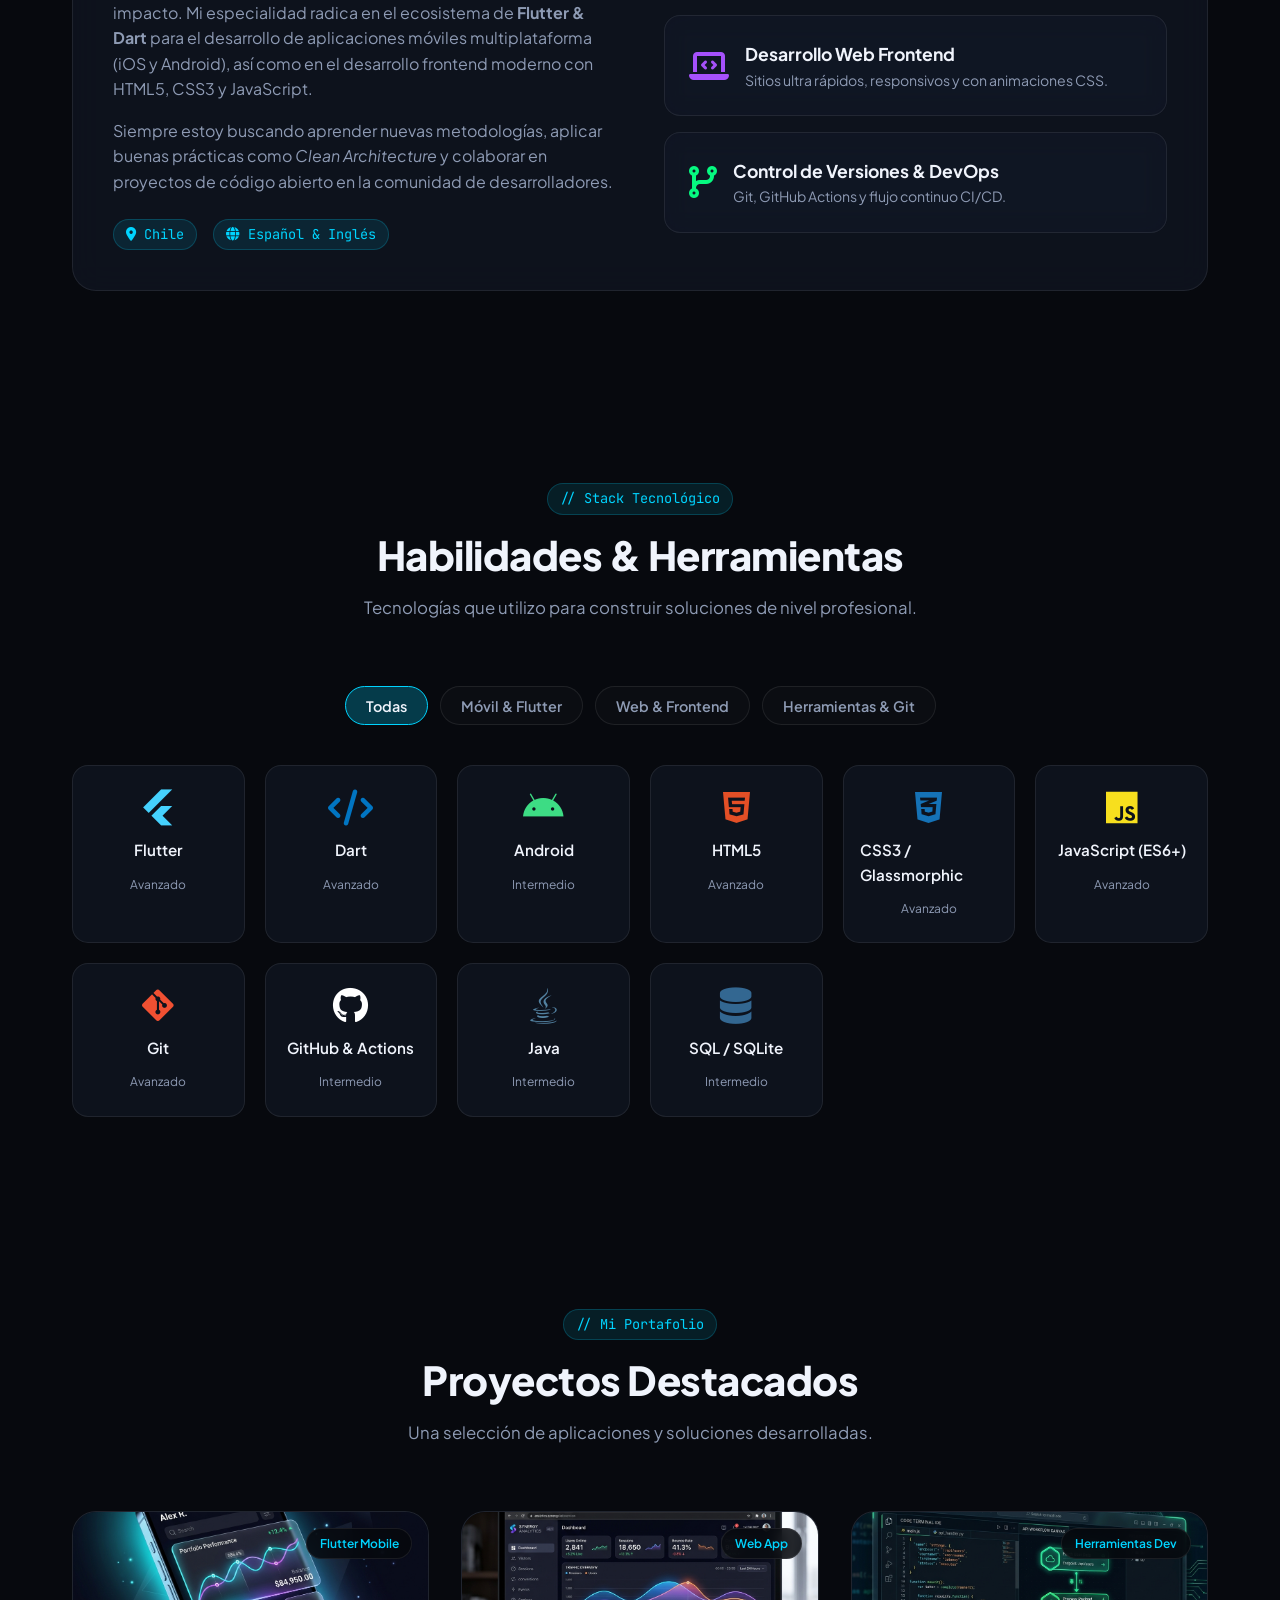
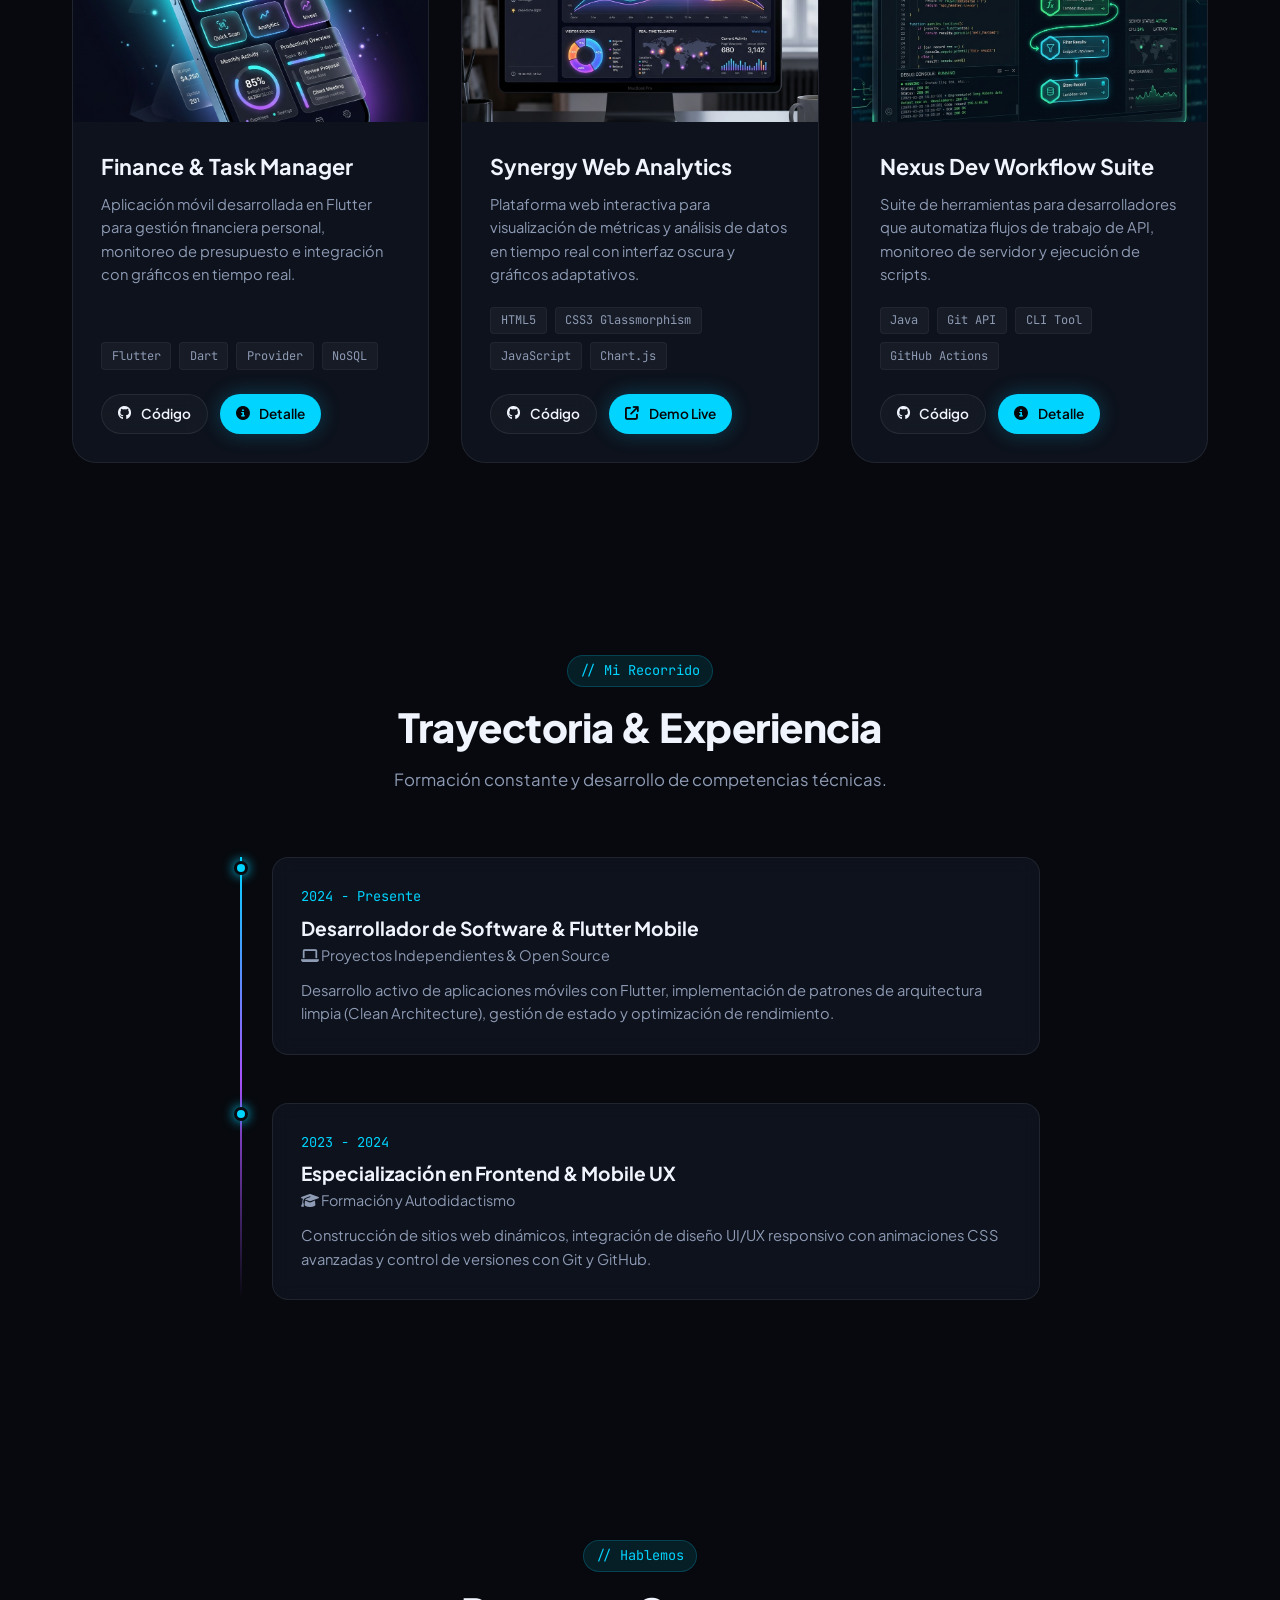
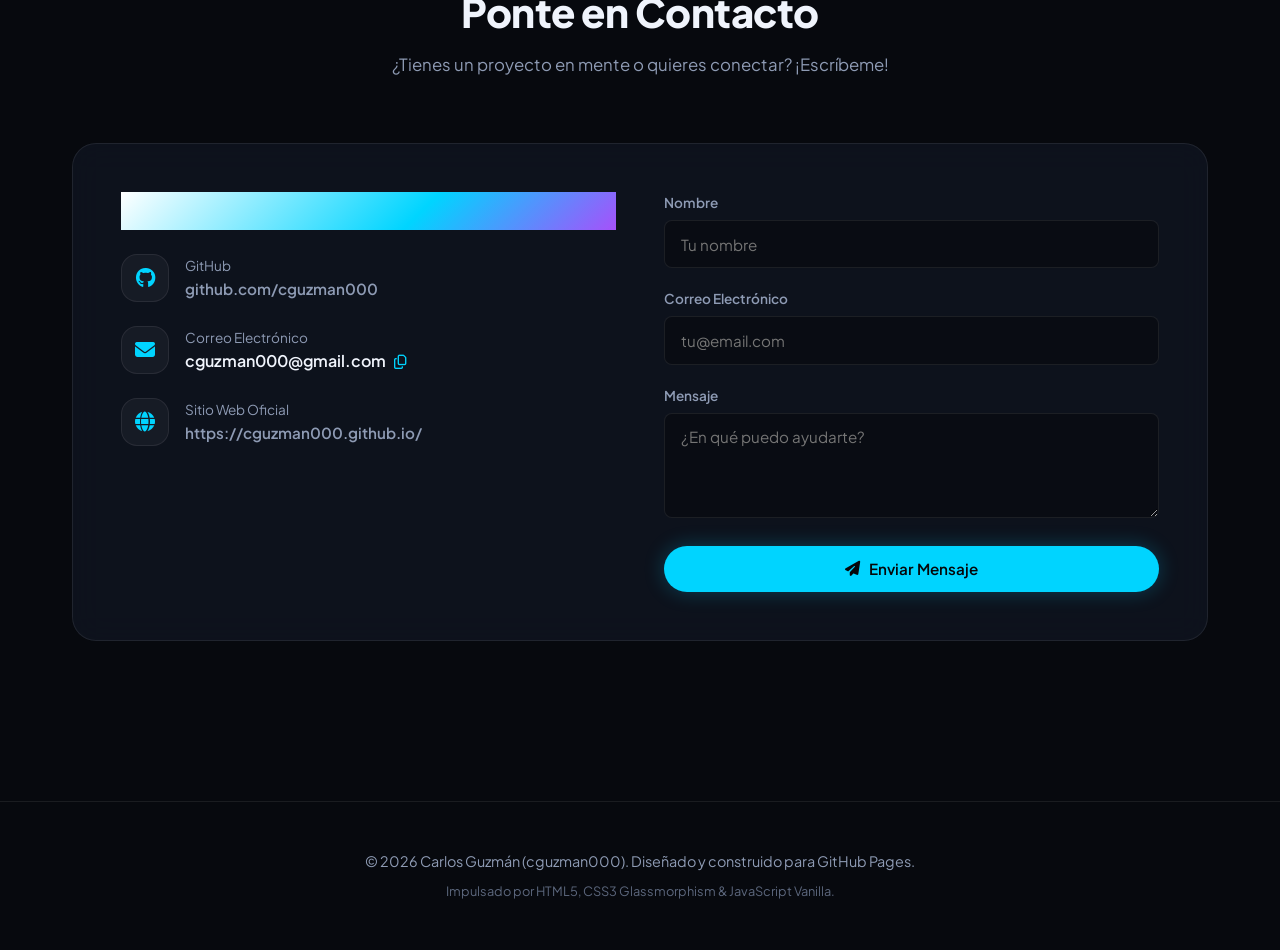
==== commit f7186101: "modificando index" ====
--- a/index.html
+++ b/index.html
@@ -441,7 +441,7 @@
           <div>
             <div style="font-size: 0.85rem; color: var(--text-muted);">Correo Electrónico</div>
             <div style="display: flex; align-items: center; gap: 0.5rem;">
-              <span id="email-text" style="font-weight: 600;">cguzman000@github.io</span>
+              <span id="email-text" style="font-weight: 600;">cguzman000@gmail.com</span>
               <button onclick="copyToClipboard('cguzman000@github.io', 'Email copiado al portapapeles')"
                 style="color: var(--accent-color); font-size: 0.9rem;" title="Copiar email">
                 <i class="fa-regular fa-copy"></i>
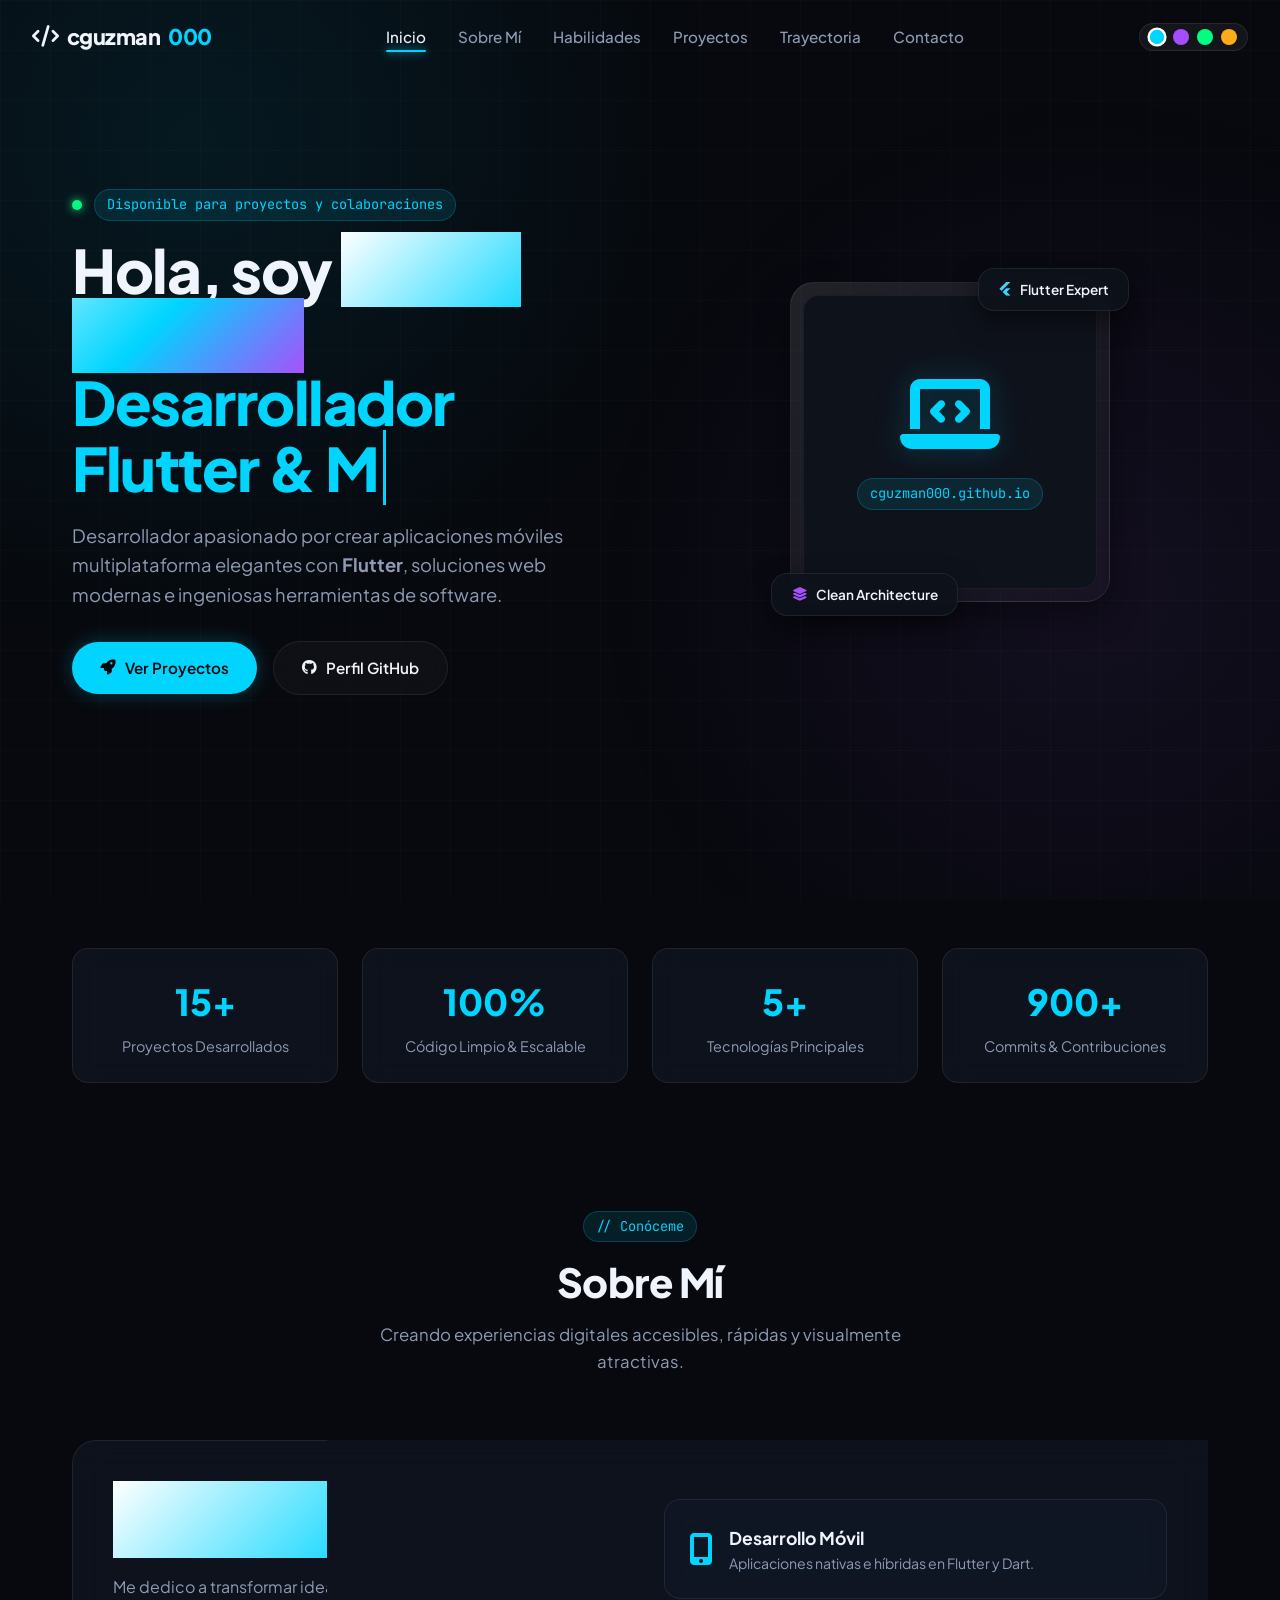
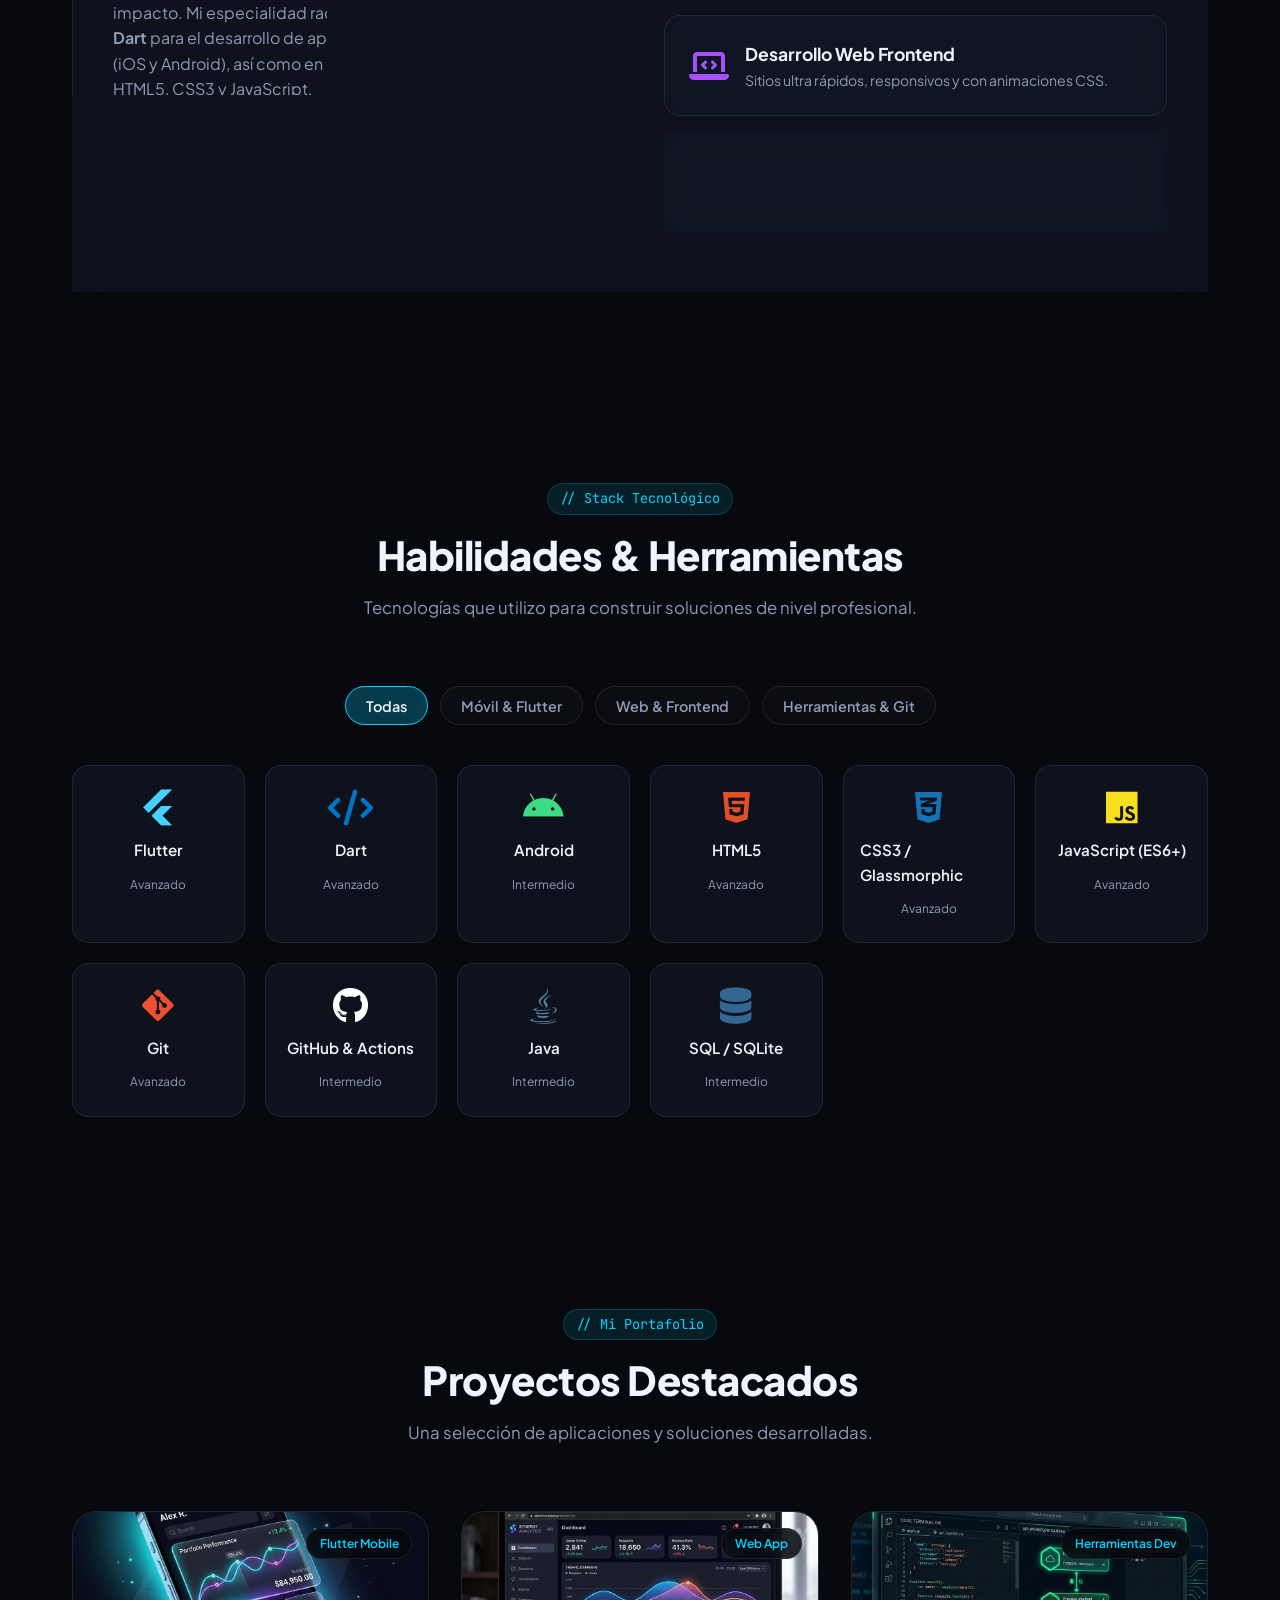
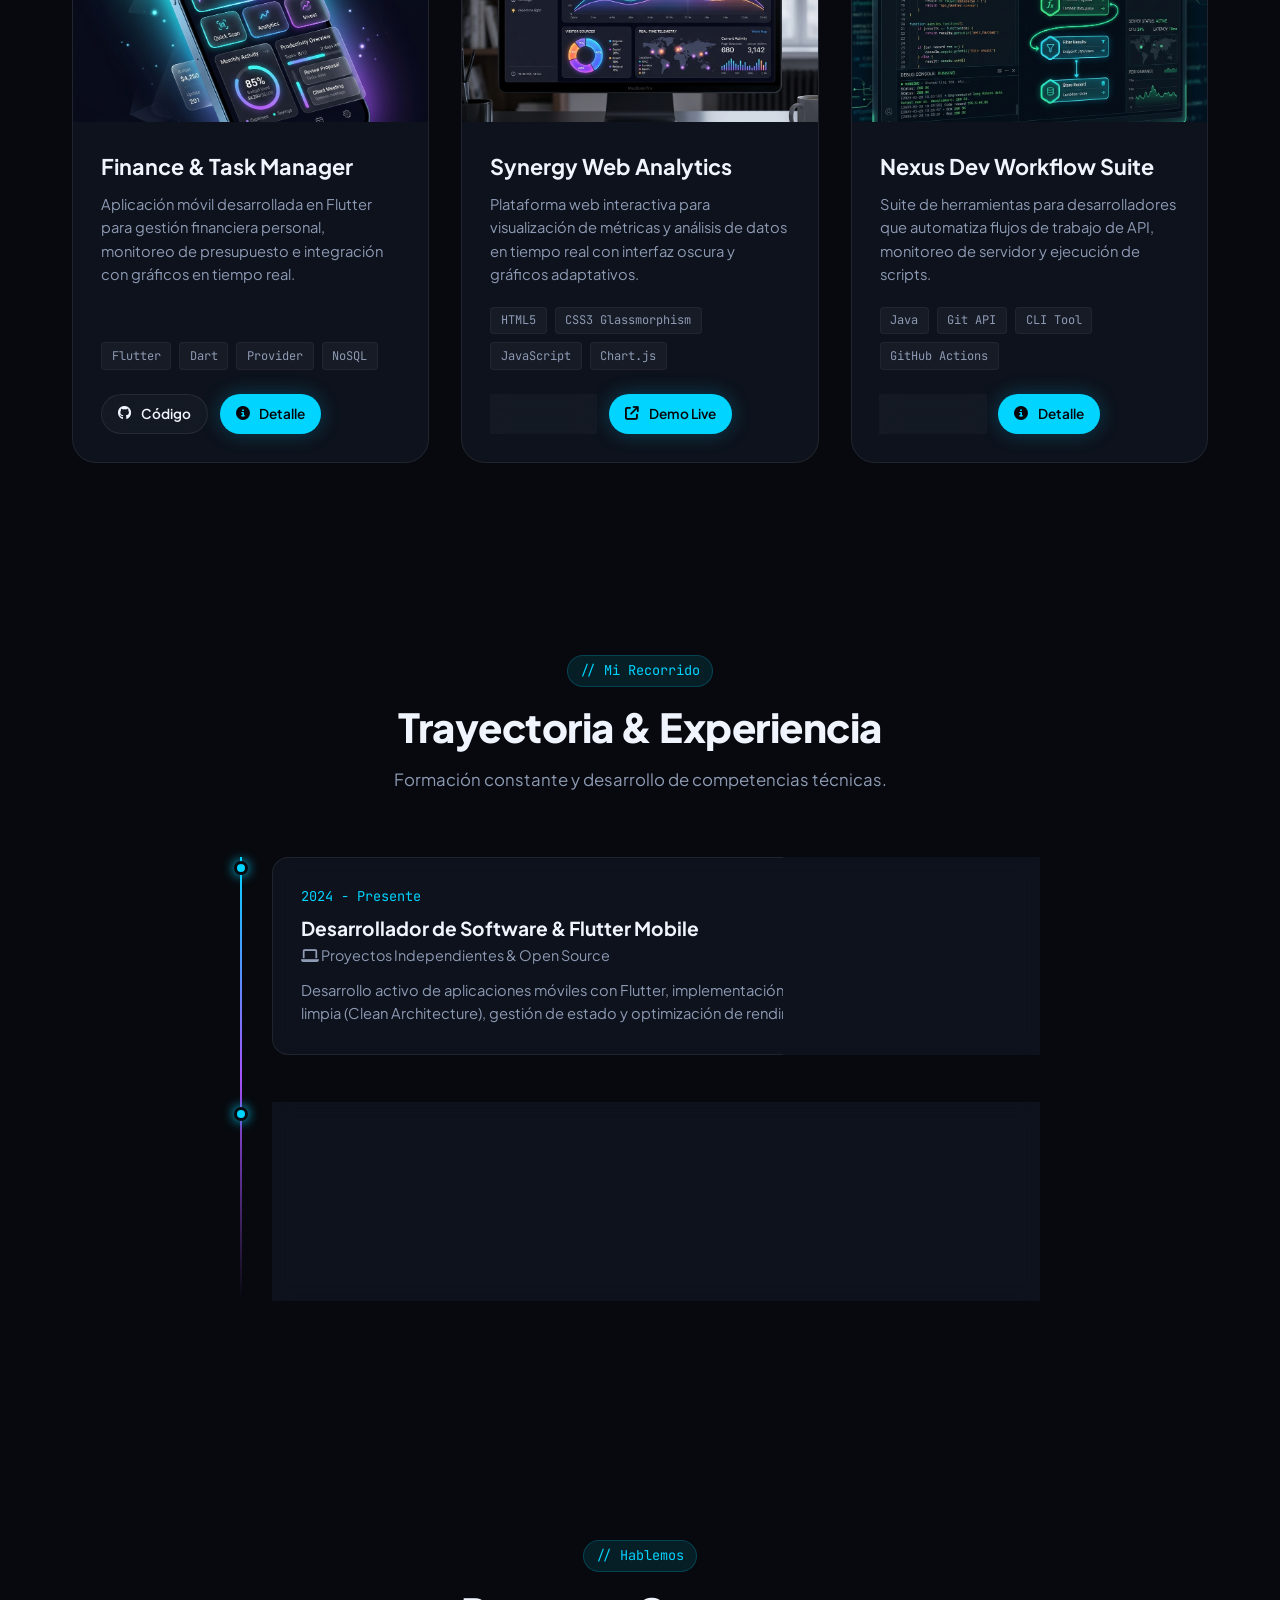
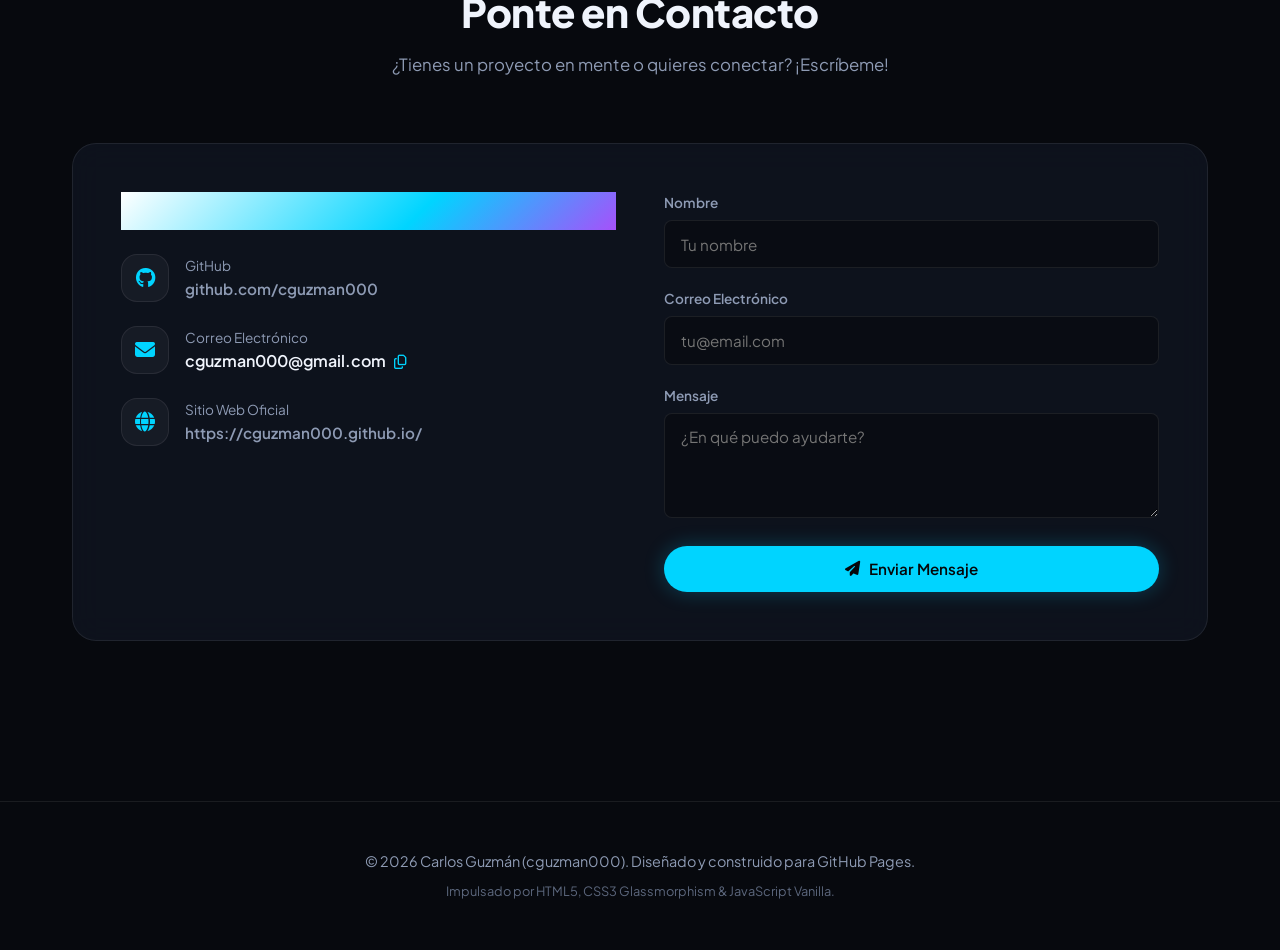
==== commit f9efbb92: "modificando index" ====
--- a/index.html
+++ b/index.html
@@ -442,7 +442,7 @@
             <div style="font-size: 0.85rem; color: var(--text-muted);">Correo Electrónico</div>
             <div style="display: flex; align-items: center; gap: 0.5rem;">
               <span id="email-text" style="font-weight: 600;">cguzman000@gmail.com</span>
-              <button onclick="copyToClipboard('cguzman000@github.io', 'Email copiado al portapapeles')"
+              <button onclick="copyToClipboard('cguzman000@gmail.com', 'Email copiado al portapapeles')"
                 style="color: var(--accent-color); font-size: 0.9rem;" title="Copiar email">
                 <i class="fa-regular fa-copy"></i>
               </button>
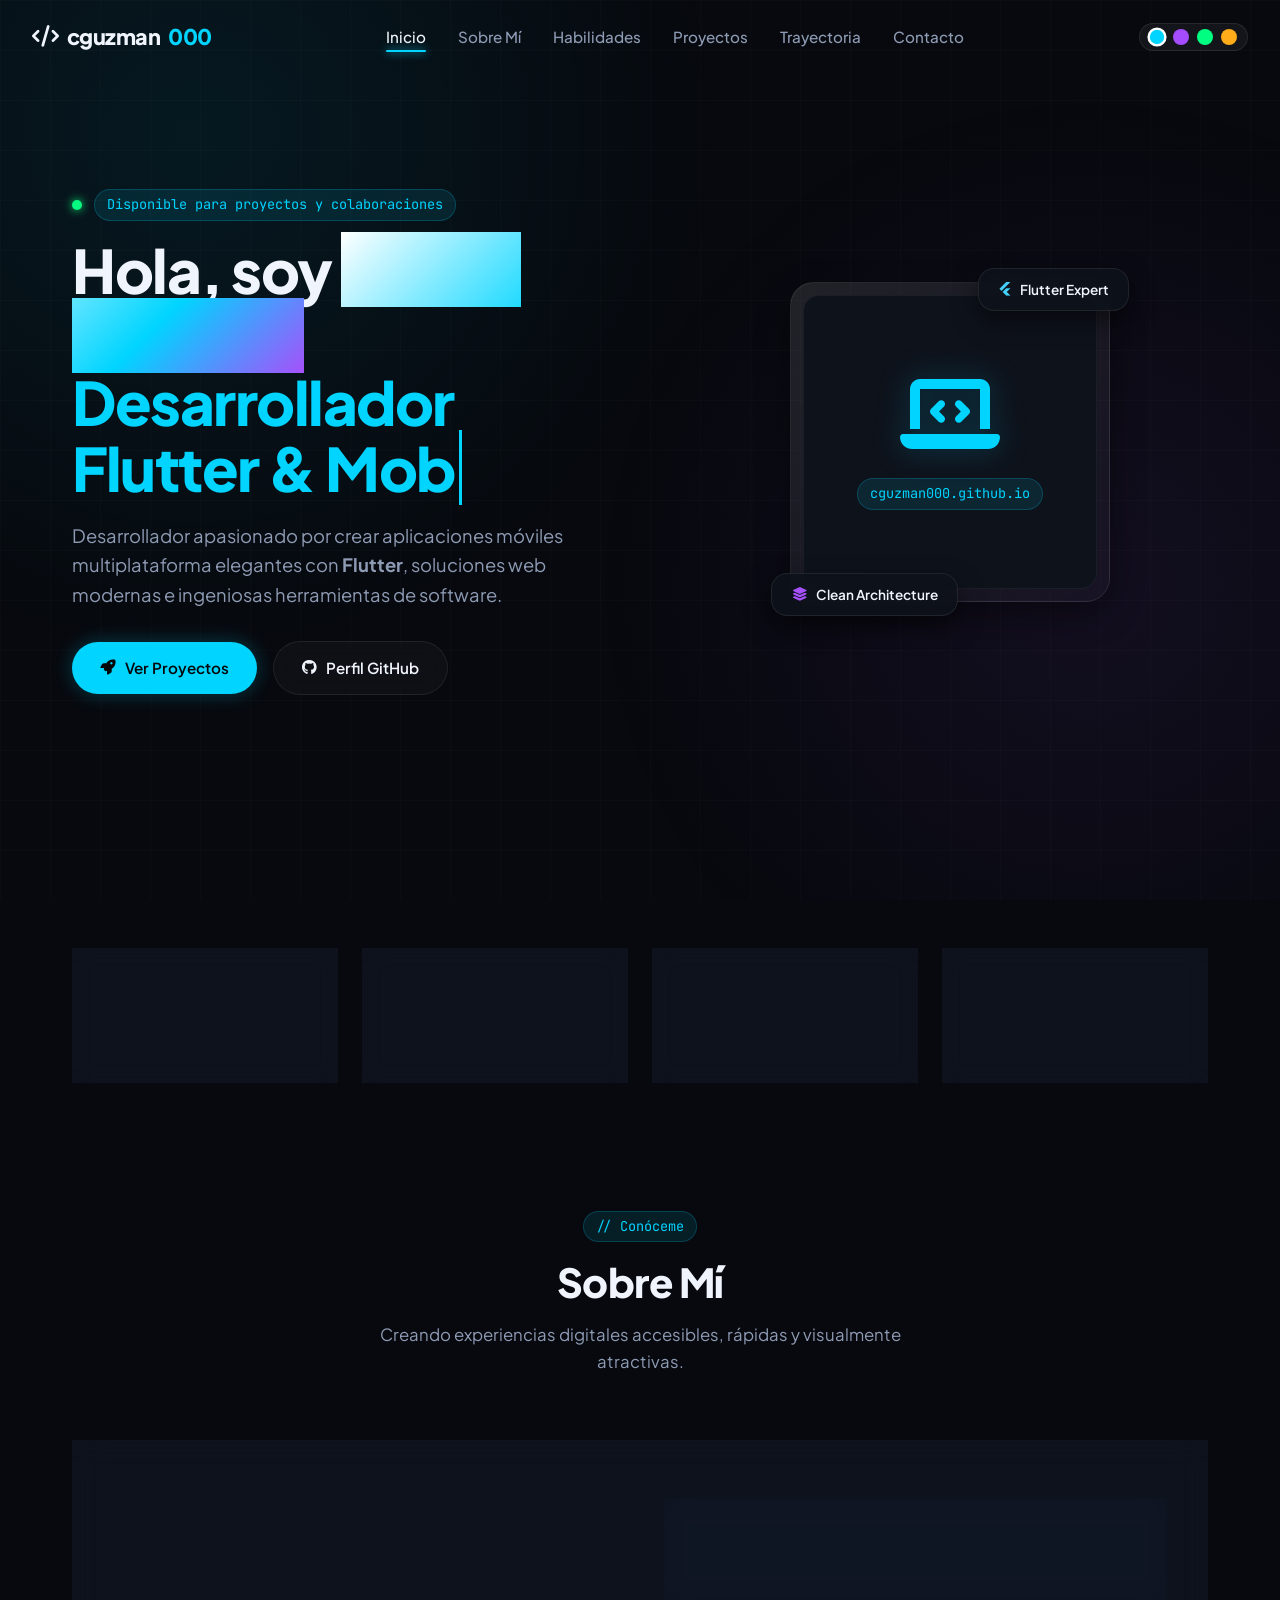
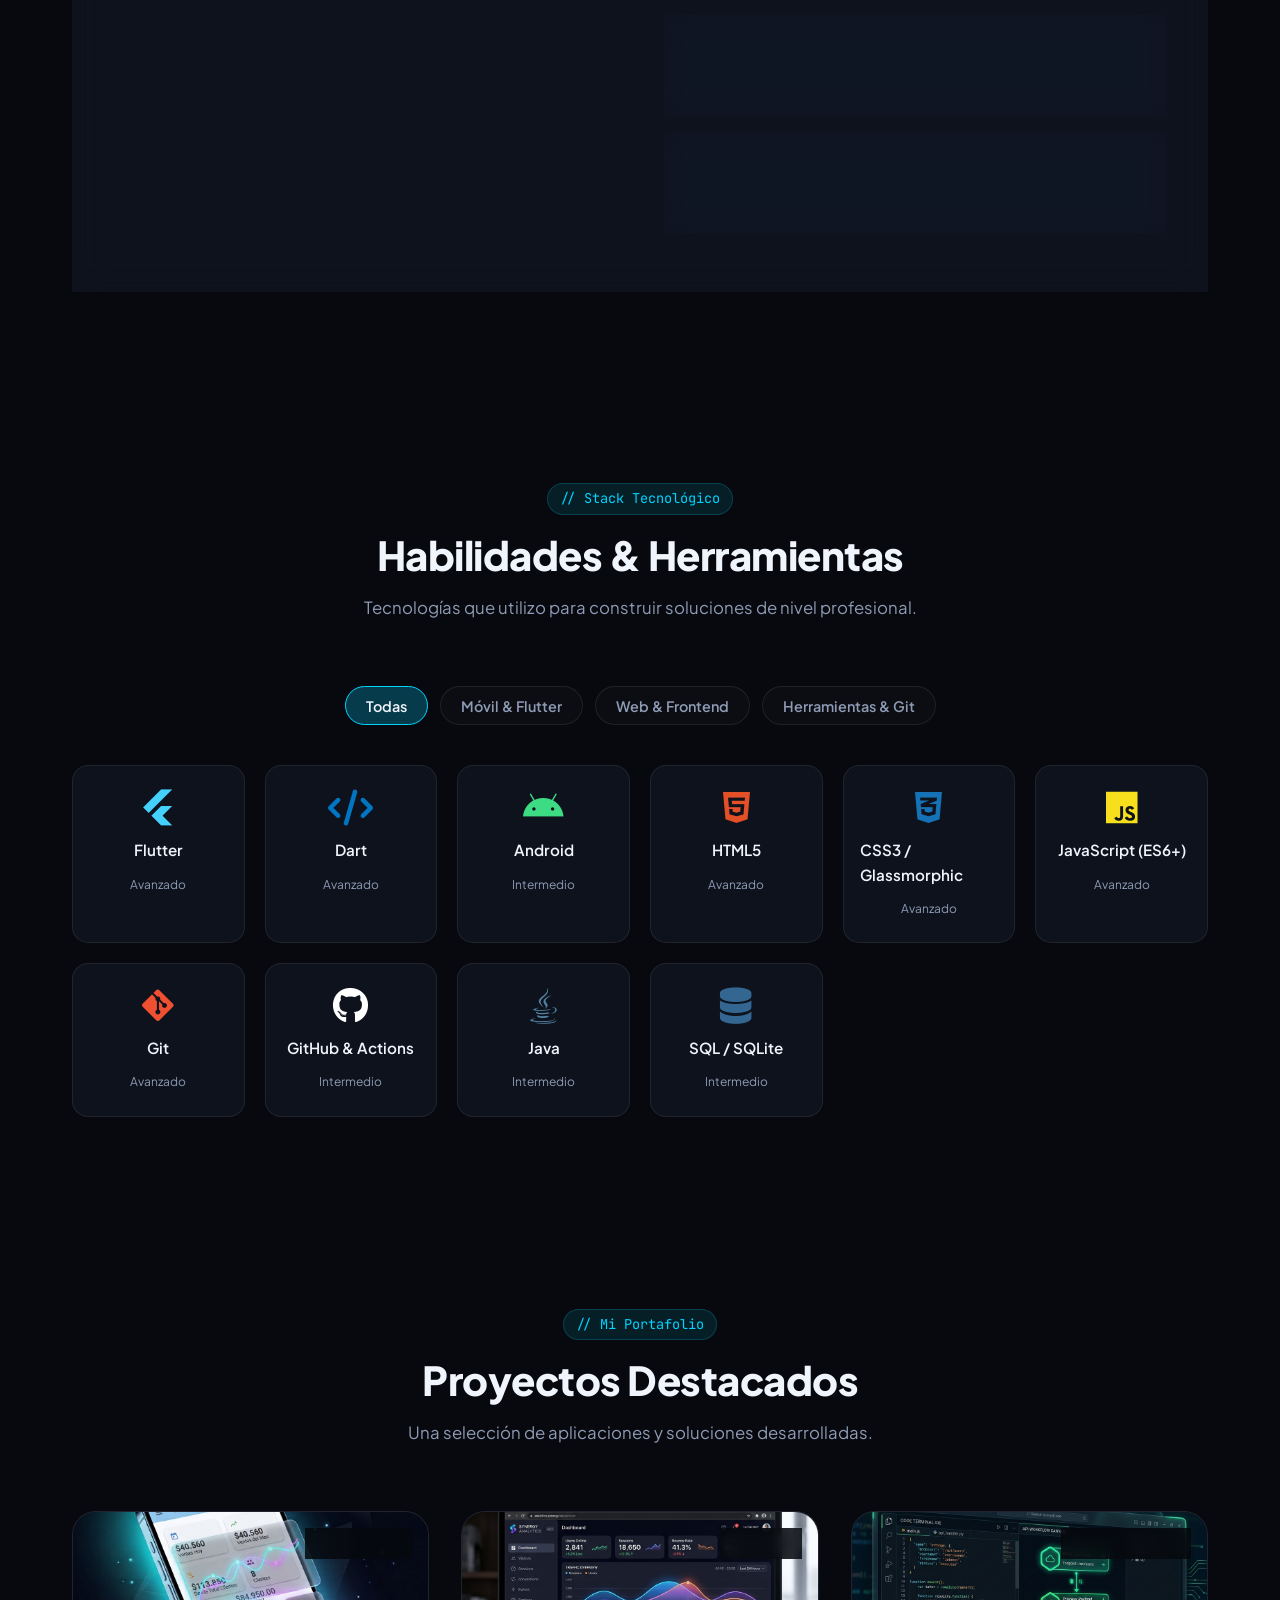
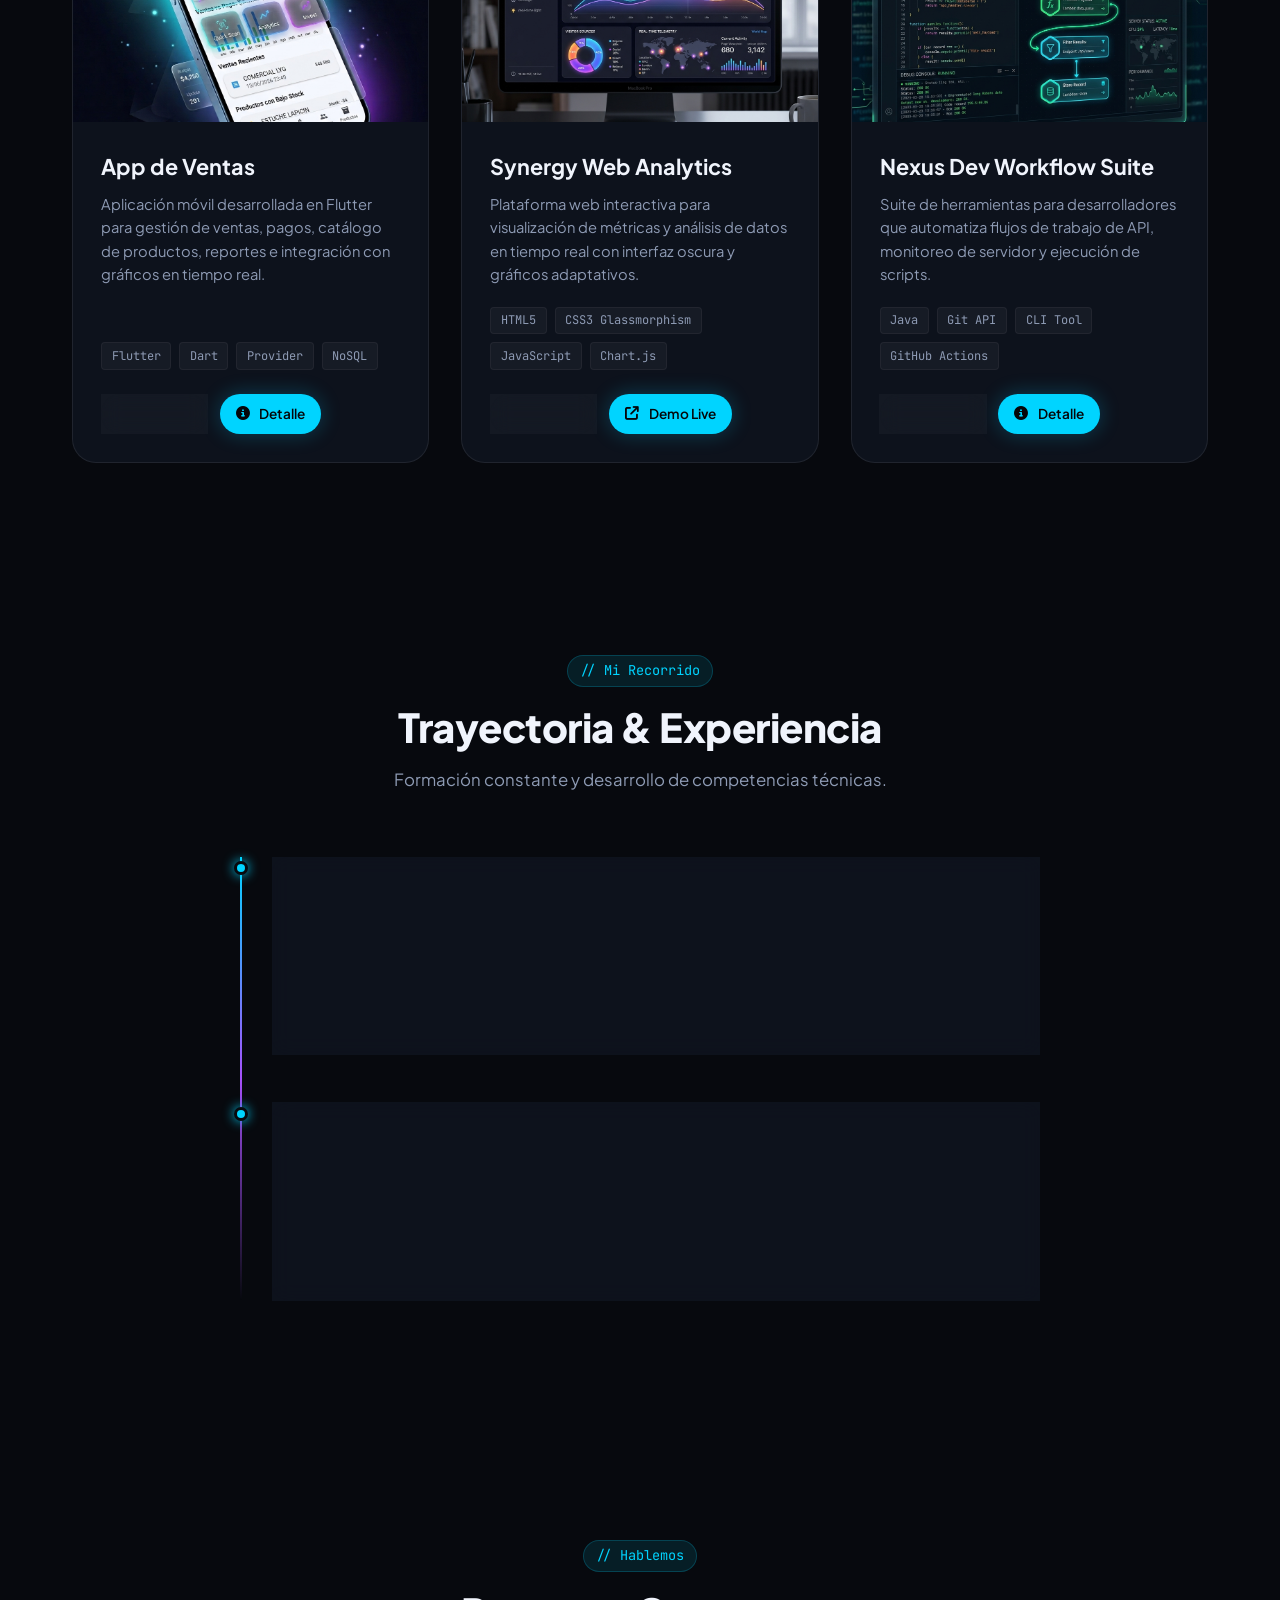
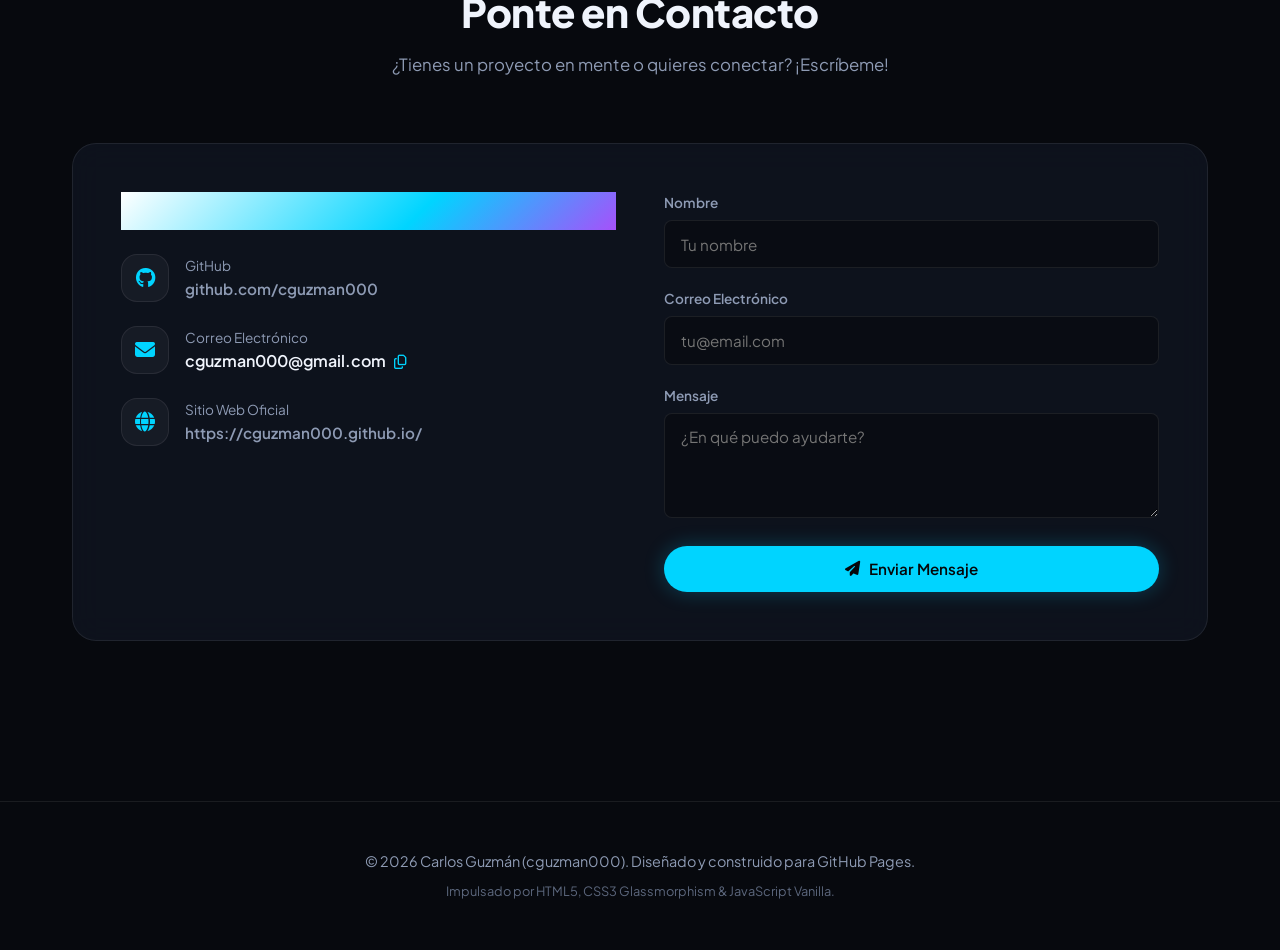
==== commit 3b1b2f52: "e creo un apartado web del proyecto seller" ====
--- a/index.html
+++ b/index.html
@@ -279,15 +279,15 @@
 
     <div class="projects-grid">
       <!-- Project 1 -->
-      <div class="project-card">
+      <div class="project-card" onclick="window.location.href='seller/index.html'">
         <div class="project-img-wrapper">
           <img src="assets/project_flutter.png" alt="Flutter Finance App" class="project-img">
           <span class="project-tag">Flutter Mobile</span>
         </div>
         <div class="project-body">
-          <h3 class="project-title">Finance & Task Manager</h3>
+          <h3 class="project-title">App de Ventas</h3>
           <p class="project-desc">
-            Aplicación móvil desarrollada en Flutter para gestión financiera personal, monitoreo de presupuesto e
+            Aplicación móvil desarrollada en Flutter para gestión de ventas, pagos, catálogo de productos, reportes e
             integración con gráficos en tiempo real.
           </p>
           <div class="project-tech">
